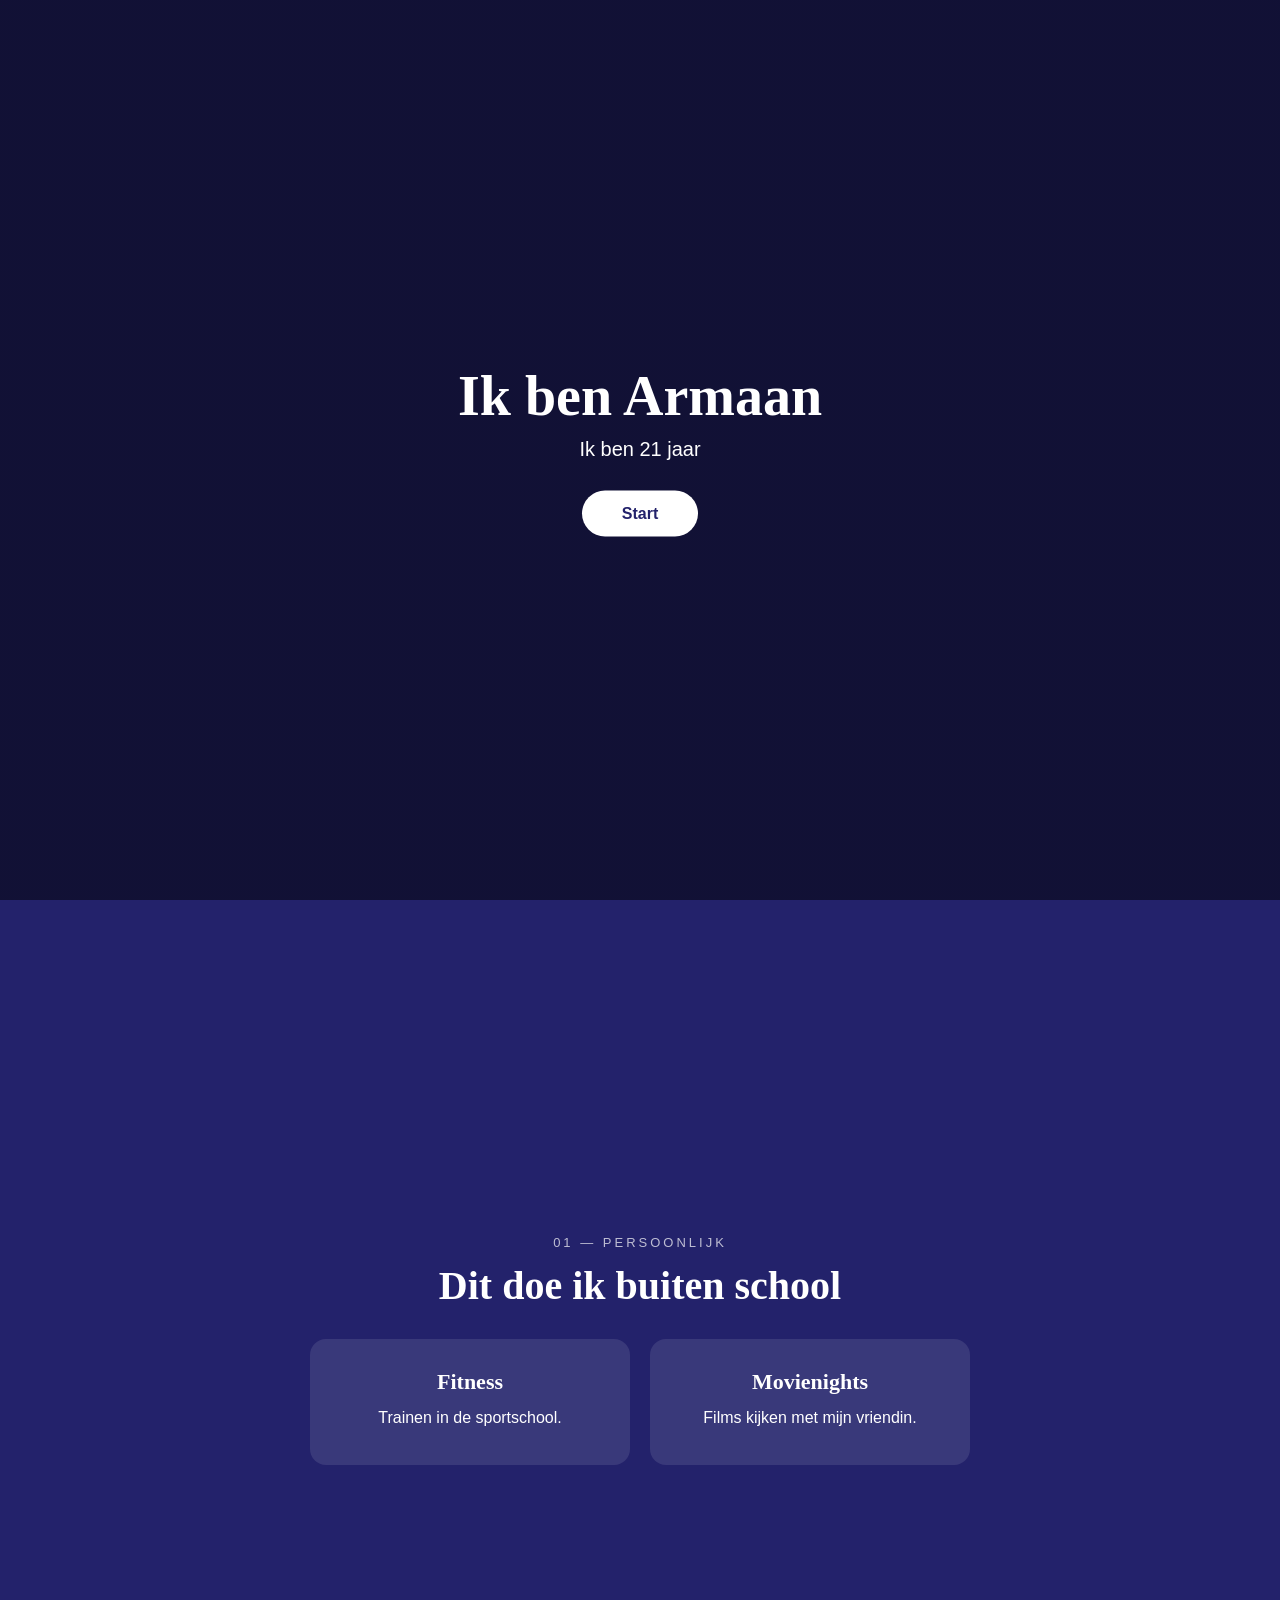
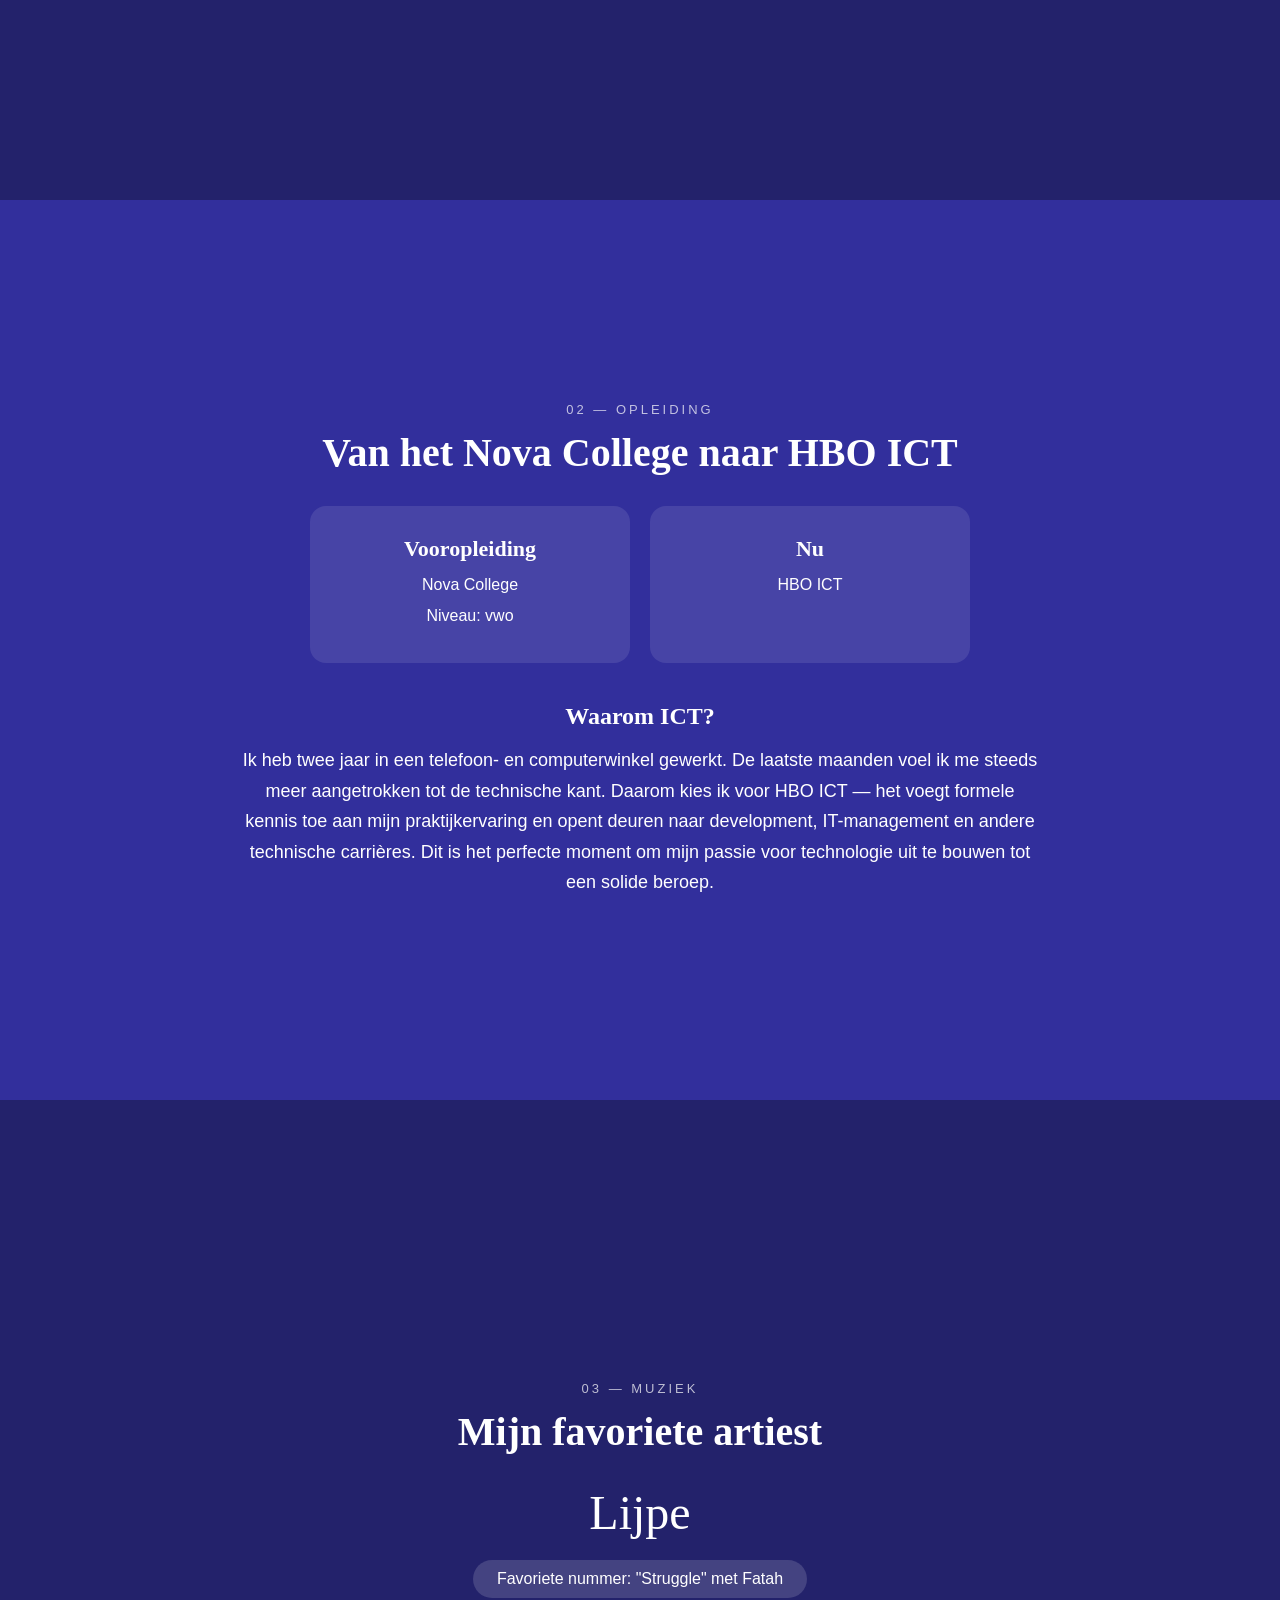
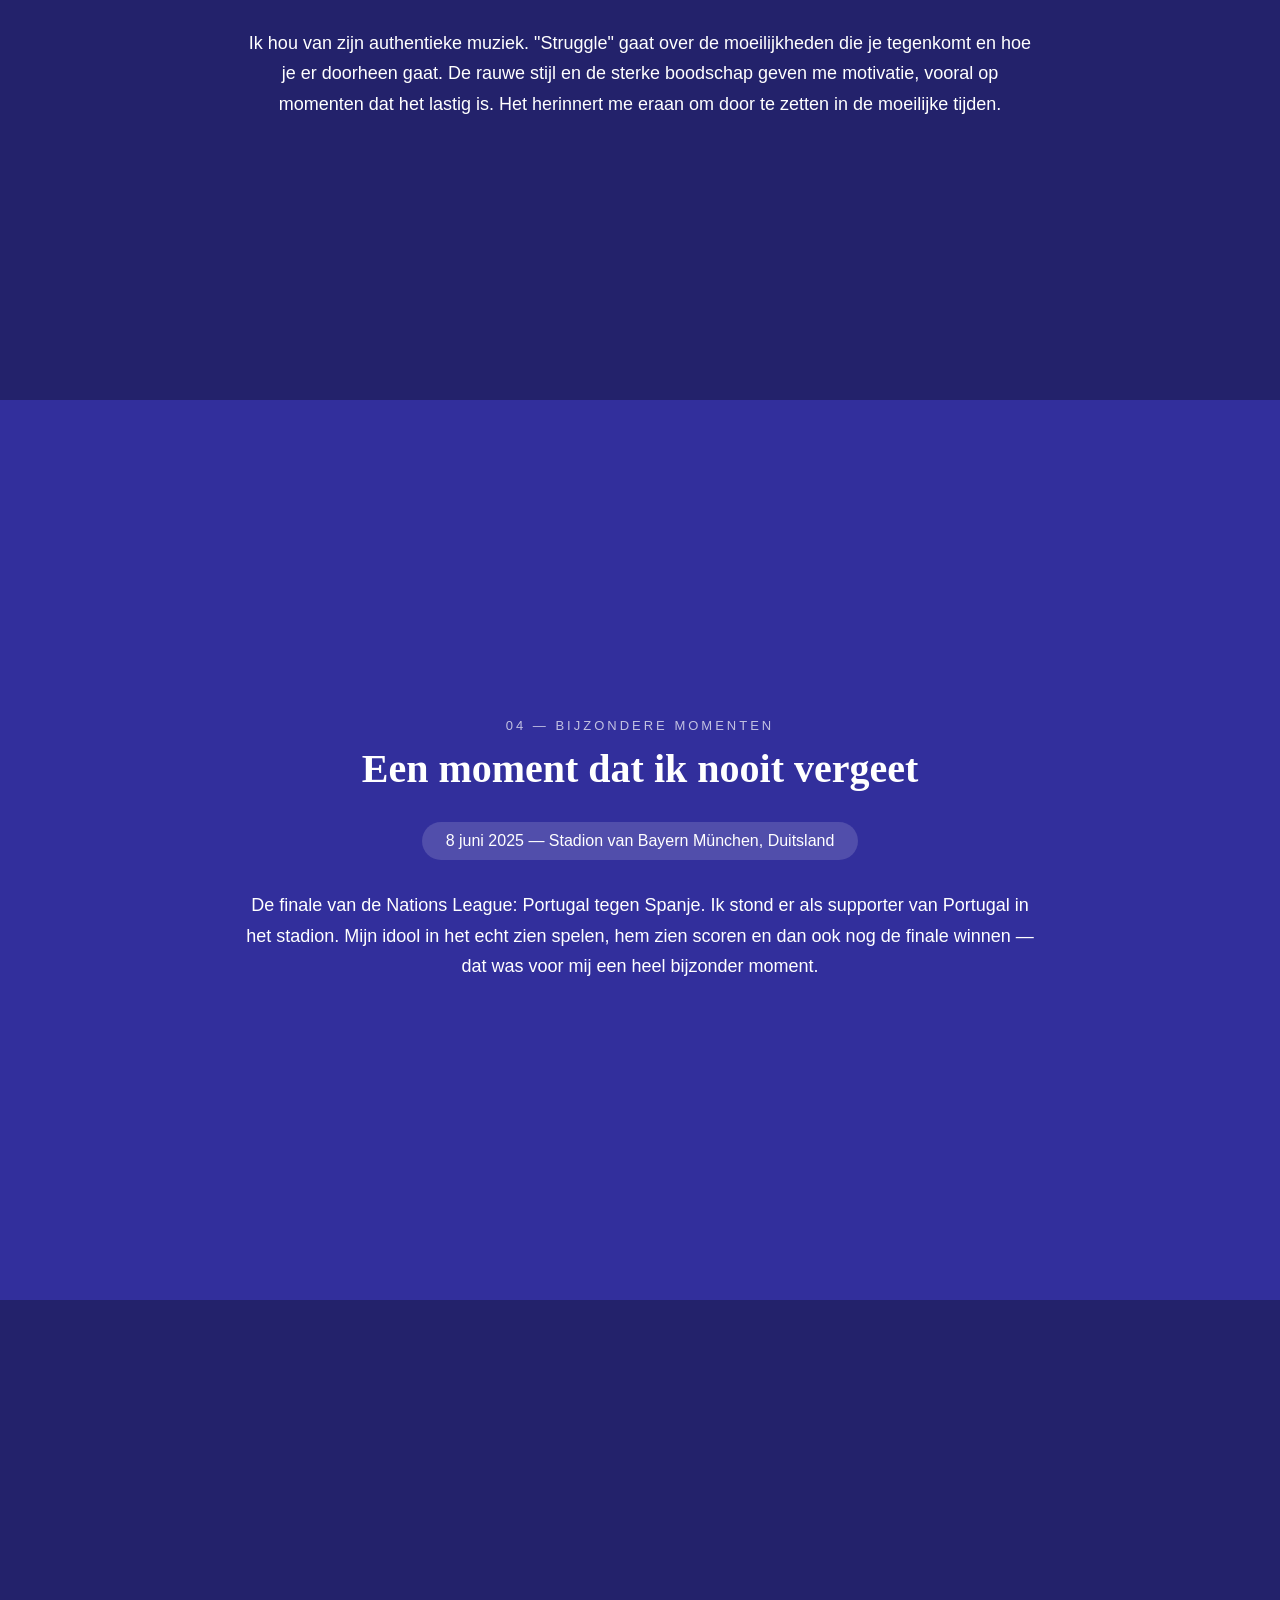
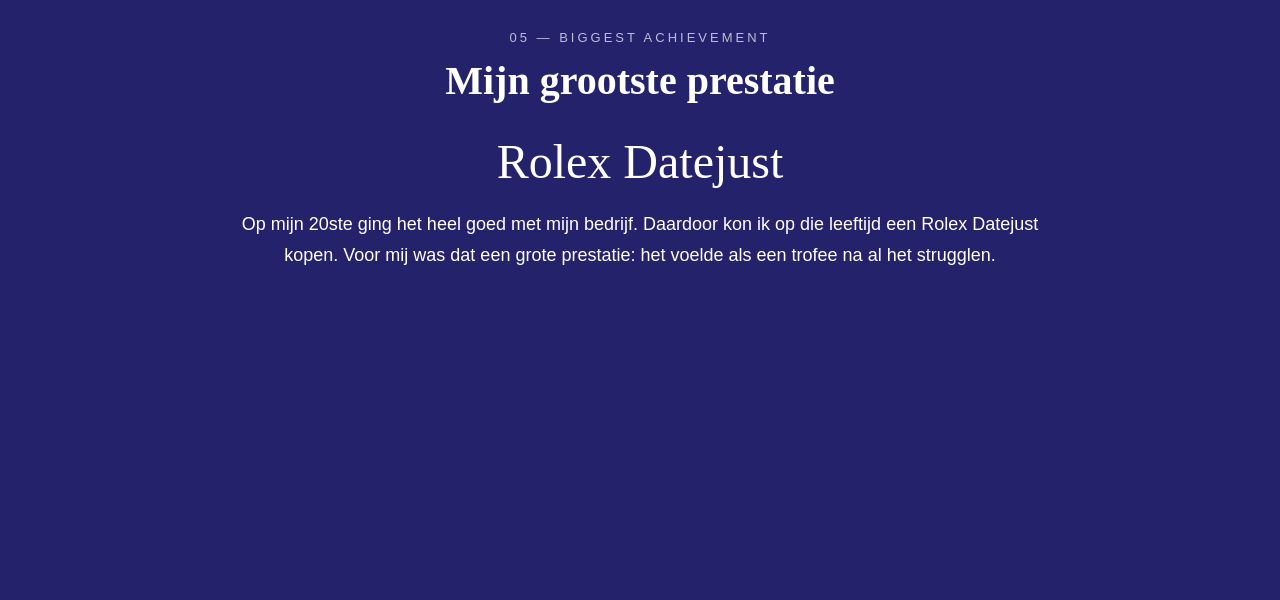
==== index.html @ efd29515 "Voeg scroll-secties toe aan Student Wrapped pagina Bouwt de eendelige scrollpagina uit volgens de sc" ====
<!DOCTYPE html>
<html lang="nl">
<head>
    <meta charset="UTF-8">
    <meta name="viewport" content="width=device-width, initial-scale=1.0">
    <title>Armaan - Student Wrapped</title>
    <link rel="stylesheet" href="style.css">
</head>
<body>

    <!-- ===== Sectie 1: naam en leeftijd (de hero) ===== -->
    <div class="hero-image">
        <div class="hero-text">
            <h1>Ik ben Armaan</h1>
            <p>Ik ben 21 jaar</p>
            <a class="start-knop" href="#persoonlijk">Start</a>
        </div>
    </div>

    <!-- ===== Sectie 2: persoonlijk / hobby's ===== -->
    <section id="persoonlijk" class="sectie sectie-donker">
        <div class="inhoud">
            <p class="label">01 &mdash; Persoonlijk</p>
            <h2>Dit doe ik buiten school</h2>

            <div class="kaarten">
                <div class="kaart">
                    <h3>Fitness</h3>
                    <p>Trainen in de sportschool.</p>
                </div>
                <div class="kaart">
                    <h3>Movienights</h3>
                    <p>Films kijken met mijn vriendin.</p>
                </div>
            </div>
        </div>
    </section>

    <!-- ===== Sectie 3: vooropleiding en waarom ICT ===== -->
    <section id="opleiding" class="sectie sectie-licht">
        <div class="inhoud">
            <p class="label">02 &mdash; Opleiding</p>
            <h2>Van het Nova College naar HBO ICT</h2>

            <div class="kaarten">
                <div class="kaart">
                    <h3>Vooropleiding</h3>
                    <p>Nova College</p>
                    <p>Niveau: vwo</p>
                </div>
                <div class="kaart">
                    <h3>Nu</h3>
                    <p>HBO ICT</p>
                </div>
            </div>

            <h3 class="tussenkop">Waarom ICT?</h3>
            <p class="tekst">
                Ik heb twee jaar in een telefoon- en computerwinkel gewerkt. De laatste maanden
                voel ik me steeds meer aangetrokken tot de technische kant. Daarom kies ik voor
                HBO ICT &mdash; het voegt formele kennis toe aan mijn praktijkervaring en opent
                deuren naar development, IT-management en andere technische carri&egrave;res.
                Dit is het perfecte moment om mijn passie voor technologie uit te bouwen tot
                een solide beroep.
            </p>
        </div>
    </section>

    <!-- ===== Sectie 4: favoriete artiest / muziek ===== -->
    <section id="muziek" class="sectie sectie-donker">
        <div class="inhoud">
            <p class="label">03 &mdash; Muziek</p>
            <h2>Mijn favoriete artiest</h2>

            <p class="groot">Lijpe</p>
            <p class="pill">Favoriete nummer: "Struggle" met Fatah</p>

            <p class="tekst">
                Ik hou van zijn authentieke muziek. "Struggle" gaat over de moeilijkheden die
                je tegenkomt en hoe je er doorheen gaat. De rauwe stijl en de sterke boodschap
                geven me motivatie, vooral op momenten dat het lastig is. Het herinnert me
                eraan om door te zetten in de moeilijke tijden.
            </p>
        </div>
    </section>

    <!-- ===== Sectie 5: bijzondere momenten ===== -->
    <section id="momenten" class="sectie sectie-licht">
        <div class="inhoud">
            <p class="label">04 &mdash; Bijzondere momenten</p>
            <h2>Een moment dat ik nooit vergeet</h2>

            <p class="pill">8 juni 2025 &mdash; Stadion van Bayern M&uuml;nchen, Duitsland</p>

            <p class="tekst">
                De finale van de Nations League: Portugal tegen Spanje. Ik stond er als
                supporter van Portugal in het stadion. Mijn idool in het echt zien spelen,
                hem zien scoren en dan ook nog de finale winnen &mdash; dat was voor mij een
                heel bijzonder moment.
            </p>
        </div>
    </section>

    <!-- ===== Sectie 6: biggest achievement ===== -->
    <section id="achievement" class="sectie sectie-donker">
        <div class="inhoud">
            <p class="label">05 &mdash; Biggest achievement</p>
            <h2>Mijn grootste prestatie</h2>

            <p class="groot">Rolex Datejust</p>

            <p class="tekst">
                Op mijn 20ste ging het heel goed met mijn bedrijf. Daardoor kon ik op die
                leeftijd een Rolex Datejust kopen. Voor mij was dat een grote prestatie: het
                voelde als een trofee na al het strugglen.
            </p>
        </div>
    </section>

</body>
</html>
---- style.css ----
/* ===== Basis ===== */

* {
  box-sizing: border-box;
}

html {
  /* Zorgt dat de Start-knop soepel naar beneden scrollt */
  scroll-behavior: smooth;
}

body, html {
  height: 100%;
}

body {
  margin: 0;
  font-family: Arial, Helvetica, sans-serif;
  color: white;
  background-color: #23226b;
}

h1, h2, h3 {
  font-family: Georgia, "Times New Roman", serif;
  margin: 0;
}


/* ===== Sectie 1: de hero ===== */

.hero-image {
  /* "linear-gradient" maakt de foto donkerder zodat de tekst leesbaar blijft */
  background-image: linear-gradient(rgba(0, 0, 0, 0.5), rgba(0, 0, 0, 0.5)), url("ChatGPT Image 10 sep 2026, 15_30_21.png");

  /* Vaste hoogte: het hele scherm */
  height: 100%;

  /* De foto netjes centreren op elk scherm */
  background-position: center;
  background-repeat: no-repeat;
  background-size: cover;
  position: relative;
}

/* De tekst in het midden van de foto */
.hero-text {
  text-align: center;
  position: absolute;
  top: 50%;
  left: 50%;
  transform: translate(-50%, -50%);
  color: white;
  width: 90%;
}

.hero-text h1 {
  font-size: 56px;
}

.hero-text p {
  font-size: 20px;
  margin: 10px 0 30px;
}

/* De Start-knop is een link, zo kan hij naar sectie 1 scrollen */
.start-knop {
  display: inline-block;
  padding: 14px 40px;
  background-color: white;
  color: #23226b;
  text-decoration: none;
  font-weight: bold;
  border-radius: 999px;
}

.start-knop:hover {
  background-color: #cfceff;
}


/* ===== De secties eronder ===== */

.sectie {
  min-height: 100vh;          /* elke sectie is minstens een heel scherm hoog */
  display: flex;              /* flexbox om de inhoud te centreren */
  align-items: center;
  justify-content: center;
  padding: 80px 20px;
  text-align: center;
}

/* Twee kleuren die elkaar afwisselen */
.sectie-donker {
  background-color: #23226b;
}

.sectie-licht {
  background-color: #322f9c;
}

.inhoud {
  max-width: 800px;
  width: 100%;
}

/* Het kleine nummertje boven de kop, bijvoorbeeld "01 - Persoonlijk" */
.label {
  text-transform: uppercase;
  letter-spacing: 3px;
  font-size: 13px;
  opacity: 0.7;
  margin: 0 0 12px;
}

.sectie h2 {
  font-size: 40px;
  margin-bottom: 30px;
}

.tussenkop {
  font-size: 24px;
  margin: 40px 0 15px;
}

.tekst {
  font-size: 18px;
  line-height: 1.7;
  margin: 0;
}

/* Grote naam, bijvoorbeeld de artiest */
.groot {
  font-family: Georgia, "Times New Roman", serif;
  font-size: 48px;
  margin: 0 0 20px;
}

/* Klein balkje met een datum of een nummer erin */
.pill {
  display: inline-block;
  background-color: rgba(255, 255, 255, 0.15);
  border-radius: 999px;
  padding: 10px 24px;
  margin: 0 0 30px;
  font-size: 16px;
}


/* ===== De kaartjes (hobby's en opleiding) ===== */

.kaarten {
  display: flex;
  flex-wrap: wrap;            /* onder elkaar op een klein scherm */
  gap: 20px;
  justify-content: center;
}

.kaart {
  background-color: rgba(255, 255, 255, 0.1);
  border-radius: 16px;
  padding: 30px;
  flex: 1 1 250px;
  max-width: 320px;
}

.kaart h3 {
  font-size: 22px;
  margin-bottom: 10px;
}

.kaart p {
  margin: 5px 0;
  line-height: 1.6;
}


/* ===== Kleine schermen (telefoon) ===== */

@media (max-width: 600px) {
  .hero-text h1 {
    font-size: 36px;
  }

  .sectie h2 {
    font-size: 28px;
  }

  .groot {
    font-size: 34px;
  }

  .tekst {
    font-size: 16px;
  }
}
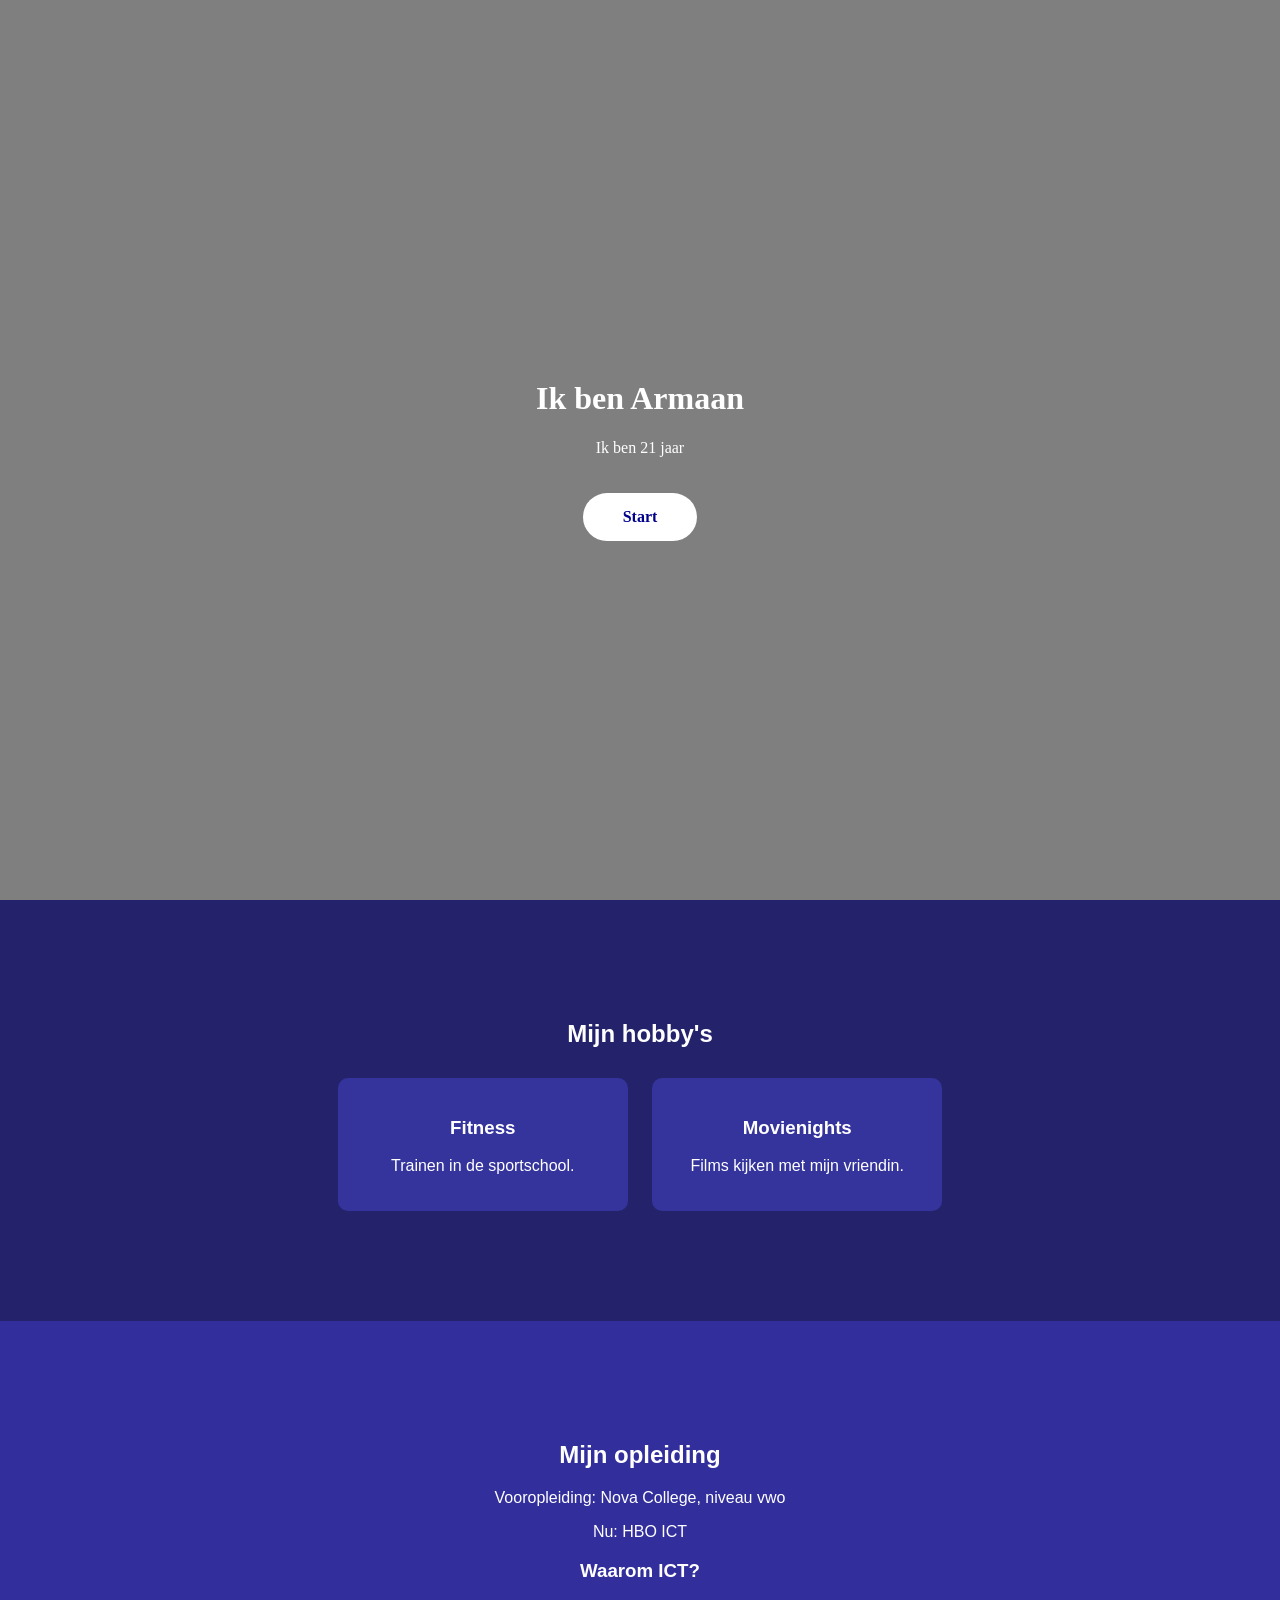
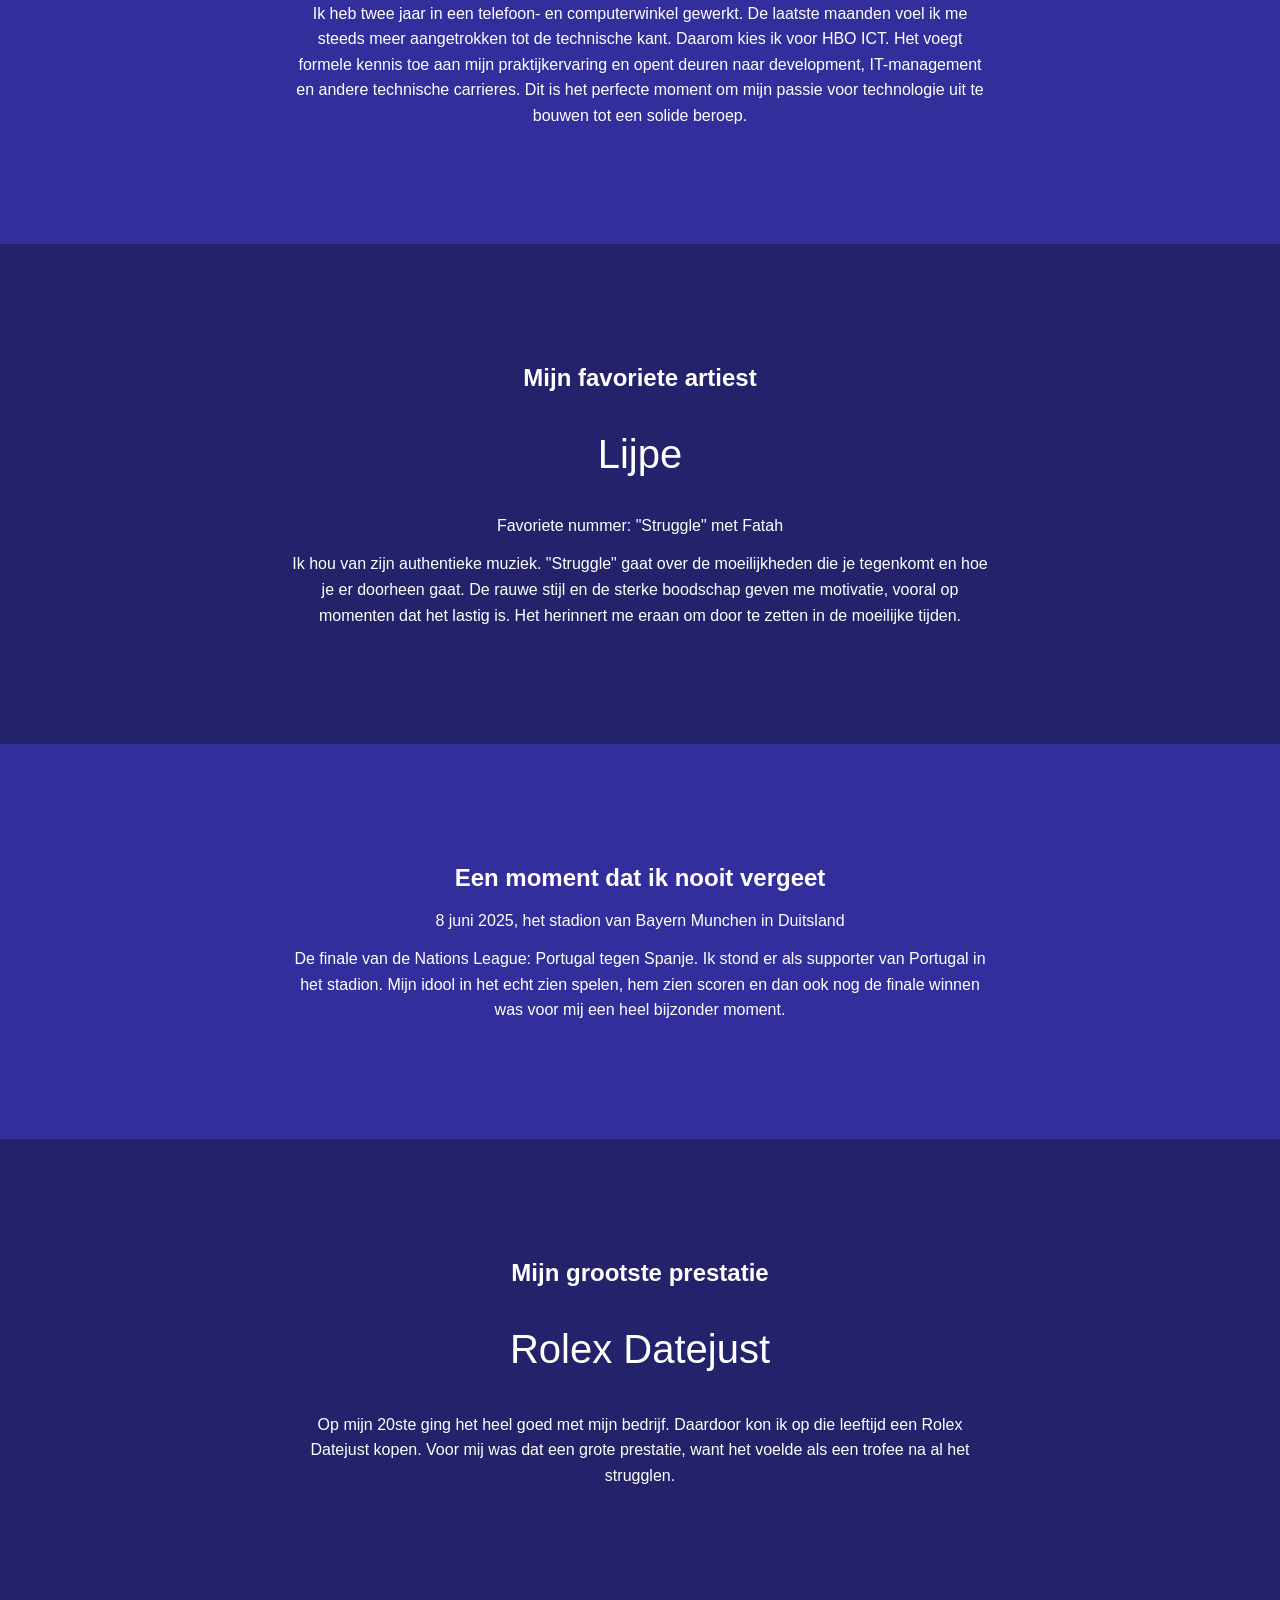
==== commit 7bde570c: "Vereenvoudig de secties naar beginnersniveau HTML en CSS De opzet is hetzelfde gebleven, maar alles " ====
--- a/index.html
+++ b/index.html
@@ -1,121 +1,92 @@
 <!DOCTYPE html>
-<html lang="nl">
+<html lang="en">
 <head>
     <meta charset="UTF-8">
     <meta name="viewport" content="width=device-width, initial-scale=1.0">
-    <title>Armaan - Student Wrapped</title>
+    <title>Document</title>
     <link rel="stylesheet" href="style.css">
 </head>
 <body>
+    <div class="hero-image">
+  <div class="hero-text">
+    <h1>Ik ben Armaan</h1>
+    <p>Ik ben 21 jaar</p>
+    <a class="start" href="#deel1">Start</a>
+  </div>
+</div>
 
-    <!-- ===== Sectie 1: naam en leeftijd (de hero) ===== -->
-    <div class="hero-image">
-        <div class="hero-text">
-            <h1>Ik ben Armaan</h1>
-            <p>Ik ben 21 jaar</p>
-            <a class="start-knop" href="#persoonlijk">Start</a>
-        </div>
-    </div>
+<!-- Deel 1: mijn hobby's -->
+<div id="deel1" class="deel blauw">
+  <h2>Mijn hobby's</h2>
 
-    <!-- ===== Sectie 2: persoonlijk / hobby's ===== -->
-    <section id="persoonlijk" class="sectie sectie-donker">
-        <div class="inhoud">
-            <p class="label">01 &mdash; Persoonlijk</p>
-            <h2>Dit doe ik buiten school</h2>
+  <div class="blokje">
+    <h3>Fitness</h3>
+    <p>Trainen in de sportschool.</p>
+  </div>
 
-            <div class="kaarten">
-                <div class="kaart">
-                    <h3>Fitness</h3>
-                    <p>Trainen in de sportschool.</p>
-                </div>
-                <div class="kaart">
-                    <h3>Movienights</h3>
-                    <p>Films kijken met mijn vriendin.</p>
-                </div>
-            </div>
-        </div>
-    </section>
+  <div class="blokje">
+    <h3>Movienights</h3>
+    <p>Films kijken met mijn vriendin.</p>
+  </div>
+</div>
 
-    <!-- ===== Sectie 3: vooropleiding en waarom ICT ===== -->
-    <section id="opleiding" class="sectie sectie-licht">
-        <div class="inhoud">
-            <p class="label">02 &mdash; Opleiding</p>
-            <h2>Van het Nova College naar HBO ICT</h2>
+<!-- Deel 2: mijn opleiding -->
+<div class="deel paars">
+  <h2>Mijn opleiding</h2>
 
-            <div class="kaarten">
-                <div class="kaart">
-                    <h3>Vooropleiding</h3>
-                    <p>Nova College</p>
-                    <p>Niveau: vwo</p>
-                </div>
-                <div class="kaart">
-                    <h3>Nu</h3>
-                    <p>HBO ICT</p>
-                </div>
-            </div>
+  <p>Vooropleiding: Nova College, niveau vwo</p>
+  <p>Nu: HBO ICT</p>
 
-            <h3 class="tussenkop">Waarom ICT?</h3>
-            <p class="tekst">
-                Ik heb twee jaar in een telefoon- en computerwinkel gewerkt. De laatste maanden
-                voel ik me steeds meer aangetrokken tot de technische kant. Daarom kies ik voor
-                HBO ICT &mdash; het voegt formele kennis toe aan mijn praktijkervaring en opent
-                deuren naar development, IT-management en andere technische carri&egrave;res.
-                Dit is het perfecte moment om mijn passie voor technologie uit te bouwen tot
-                een solide beroep.
-            </p>
-        </div>
-    </section>
+  <h3>Waarom ICT?</h3>
+  <p class="tekst">
+    Ik heb twee jaar in een telefoon- en computerwinkel gewerkt. De laatste maanden
+    voel ik me steeds meer aangetrokken tot de technische kant. Daarom kies ik voor
+    HBO ICT. Het voegt formele kennis toe aan mijn praktijkervaring en opent deuren
+    naar development, IT-management en andere technische carrieres. Dit is het
+    perfecte moment om mijn passie voor technologie uit te bouwen tot een solide beroep.
+  </p>
+</div>
 
-    <!-- ===== Sectie 4: favoriete artiest / muziek ===== -->
-    <section id="muziek" class="sectie sectie-donker">
-        <div class="inhoud">
-            <p class="label">03 &mdash; Muziek</p>
-            <h2>Mijn favoriete artiest</h2>
+<!-- Deel 3: mijn favoriete artiest -->
+<div class="deel blauw">
+  <h2>Mijn favoriete artiest</h2>
 
-            <p class="groot">Lijpe</p>
-            <p class="pill">Favoriete nummer: "Struggle" met Fatah</p>
+  <p class="groot">Lijpe</p>
+  <p>Favoriete nummer: "Struggle" met Fatah</p>
 
-            <p class="tekst">
-                Ik hou van zijn authentieke muziek. "Struggle" gaat over de moeilijkheden die
-                je tegenkomt en hoe je er doorheen gaat. De rauwe stijl en de sterke boodschap
-                geven me motivatie, vooral op momenten dat het lastig is. Het herinnert me
-                eraan om door te zetten in de moeilijke tijden.
-            </p>
-        </div>
-    </section>
+  <p class="tekst">
+    Ik hou van zijn authentieke muziek. "Struggle" gaat over de moeilijkheden die je
+    tegenkomt en hoe je er doorheen gaat. De rauwe stijl en de sterke boodschap geven
+    me motivatie, vooral op momenten dat het lastig is. Het herinnert me eraan om door
+    te zetten in de moeilijke tijden.
+  </p>
+</div>
 
-    <!-- ===== Sectie 5: bijzondere momenten ===== -->
-    <section id="momenten" class="sectie sectie-licht">
-        <div class="inhoud">
-            <p class="label">04 &mdash; Bijzondere momenten</p>
-            <h2>Een moment dat ik nooit vergeet</h2>
+<!-- Deel 4: een bijzonder moment -->
+<div class="deel paars">
+  <h2>Een moment dat ik nooit vergeet</h2>
 
-            <p class="pill">8 juni 2025 &mdash; Stadion van Bayern M&uuml;nchen, Duitsland</p>
+  <p>8 juni 2025, het stadion van Bayern Munchen in Duitsland</p>
 
-            <p class="tekst">
-                De finale van de Nations League: Portugal tegen Spanje. Ik stond er als
-                supporter van Portugal in het stadion. Mijn idool in het echt zien spelen,
-                hem zien scoren en dan ook nog de finale winnen &mdash; dat was voor mij een
-                heel bijzonder moment.
-            </p>
-        </div>
-    </section>
+  <p class="tekst">
+    De finale van de Nations League: Portugal tegen Spanje. Ik stond er als supporter
+    van Portugal in het stadion. Mijn idool in het echt zien spelen, hem zien scoren
+    en dan ook nog de finale winnen was voor mij een heel bijzonder moment.
+  </p>
+</div>
 
-    <!-- ===== Sectie 6: biggest achievement ===== -->
-    <section id="achievement" class="sectie sectie-donker">
-        <div class="inhoud">
-            <p class="label">05 &mdash; Biggest achievement</p>
-            <h2>Mijn grootste prestatie</h2>
+<!-- Deel 5: mijn grootste prestatie -->
+<div class="deel blauw">
+  <h2>Mijn grootste prestatie</h2>
 
-            <p class="groot">Rolex Datejust</p>
+  <p class="groot">Rolex Datejust</p>
 
-            <p class="tekst">
-                Op mijn 20ste ging het heel goed met mijn bedrijf. Daardoor kon ik op die
-                leeftijd een Rolex Datejust kopen. Voor mij was dat een grote prestatie: het
-                voelde als een trofee na al het strugglen.
-            </p>
-        </div>
-    </section>
+  <p class="tekst">
+    Op mijn 20ste ging het heel goed met mijn bedrijf. Daardoor kon ik op die leeftijd
+    een Rolex Datejust kopen. Voor mij was dat een grote prestatie, want het voelde als
+    een trofee na al het strugglen.
+  </p>
+</div>
 
 </body>
 </html>
--- a/style.css
+++ b/style.css
@@ -1,48 +1,23 @@
-/* ===== Basis ===== */
-
-* {
-  box-sizing: border-box;
+body, html {
+    height: 100%;
 }
 
-html {
-  /* Zorgt dat de Start-knop soepel naar beneden scrollt */
-  scroll-behavior: smooth;
-}
-
-body, html {
-  height: 100%;
-}
-
-body {
-  margin: 0;
-  font-family: Arial, Helvetica, sans-serif;
-  color: white;
-  background-color: #23226b;
-}
-
-h1, h2, h3 {
-  font-family: Georgia, "Times New Roman", serif;
-  margin: 0;
-}
-
-
-/* ===== Sectie 1: de hero ===== */
-
+/* The hero image */
 .hero-image {
-  /* "linear-gradient" maakt de foto donkerder zodat de tekst leesbaar blijft */
+  /* Use "linear-gradient" to add a darken background effect to the image (photographer.jpg). This will make the text easier to read */
   background-image: linear-gradient(rgba(0, 0, 0, 0.5), rgba(0, 0, 0, 0.5)), url("ChatGPT Image 10 sep 2026, 15_30_21.png");
 
-  /* Vaste hoogte: het hele scherm */
+  /* Set a specific height */
   height: 100%;
 
-  /* De foto netjes centreren op elk scherm */
+  /* Position and center the image to scale nicely on all screens */
   background-position: center;
   background-repeat: no-repeat;
   background-size: cover;
   position: relative;
 }
 
-/* De tekst in het midden van de foto */
+/* Place text in the middle of the image */
 .hero-text {
   text-align: center;
   position: absolute;
@@ -50,146 +25,69 @@
   left: 50%;
   transform: translate(-50%, -50%);
   color: white;
-  width: 90%;
-}
-
-.hero-text h1 {
-  font-size: 56px;
-}
-
-.hero-text p {
-  font-size: 20px;
-  margin: 10px 0 30px;
-}
-
-/* De Start-knop is een link, zo kan hij naar sectie 1 scrollen */
-.start-knop {
-  display: inline-block;
-  padding: 14px 40px;
-  background-color: white;
-  color: #23226b;
-  text-decoration: none;
-  font-weight: bold;
-  border-radius: 999px;
-}
-
-.start-knop:hover {
-  background-color: #cfceff;
 }
 
 
-/* ===== De secties eronder ===== */
+/* ----- Hieronder de opmaak van de delen eronder ----- */
 
-.sectie {
-  min-height: 100vh;          /* elke sectie is minstens een heel scherm hoog */
-  display: flex;              /* flexbox om de inhoud te centreren */
-  align-items: center;
-  justify-content: center;
-  padding: 80px 20px;
-  text-align: center;
+/* De witte rand om de pagina weghalen */
+body {
+  margin: 0;
 }
 
-/* Twee kleuren die elkaar afwisselen */
-.sectie-donker {
+/* De pagina rustig laten scrollen */
+html {
+  scroll-behavior: smooth;
+}
+
+/* De Start knop */
+.start {
+  display: inline-block;
+  margin-top: 20px;
+  background-color: white;
+  color: darkblue;
+  padding: 15px 40px;
+  border-radius: 25px;
+  text-decoration: none;
+  font-weight: bold;
+}
+
+/* Elk deel van de pagina */
+.deel {
+  padding: 100px 20px;
+  text-align: center;
+  color: white;
+  font-family: Arial;
+}
+
+/* De twee kleuren die elkaar afwisselen */
+.blauw {
   background-color: #23226b;
 }
 
-.sectie-licht {
+.paars {
   background-color: #322f9c;
 }
 
-.inhoud {
-  max-width: 800px;
-  width: 100%;
+/* De blokjes bij mijn hobby's */
+.blokje {
+  display: inline-block;
+  width: 250px;
+  background-color: #35349c;
+  padding: 20px;
+  margin: 10px;
+  border-radius: 10px;
 }
 
-/* Het kleine nummertje boven de kop, bijvoorbeeld "01 - Persoonlijk" */
-.label {
-  text-transform: uppercase;
-  letter-spacing: 3px;
-  font-size: 13px;
-  opacity: 0.7;
-  margin: 0 0 12px;
-}
-
-.sectie h2 {
-  font-size: 40px;
-  margin-bottom: 30px;
-}
-
-.tussenkop {
-  font-size: 24px;
-  margin: 40px 0 15px;
-}
-
+/* De lange stukken tekst niet te breed maken */
 .tekst {
-  font-size: 18px;
-  line-height: 1.7;
-  margin: 0;
-}
-
-/* Grote naam, bijvoorbeeld de artiest */
-.groot {
-  font-family: Georgia, "Times New Roman", serif;
-  font-size: 48px;
-  margin: 0 0 20px;
-}
-
-/* Klein balkje met een datum of een nummer erin */
-.pill {
-  display: inline-block;
-  background-color: rgba(255, 255, 255, 0.15);
-  border-radius: 999px;
-  padding: 10px 24px;
-  margin: 0 0 30px;
-  font-size: 16px;
-}
-
-
-/* ===== De kaartjes (hobby's en opleiding) ===== */
-
-.kaarten {
-  display: flex;
-  flex-wrap: wrap;            /* onder elkaar op een klein scherm */
-  gap: 20px;
-  justify-content: center;
-}
-
-.kaart {
-  background-color: rgba(255, 255, 255, 0.1);
-  border-radius: 16px;
-  padding: 30px;
-  flex: 1 1 250px;
-  max-width: 320px;
-}
-
-.kaart h3 {
-  font-size: 22px;
-  margin-bottom: 10px;
-}
-
-.kaart p {
-  margin: 5px 0;
+  max-width: 700px;
+  margin-left: auto;
+  margin-right: auto;
   line-height: 1.6;
 }
 
-
-/* ===== Kleine schermen (telefoon) ===== */
-
-@media (max-width: 600px) {
-  .hero-text h1 {
-    font-size: 36px;
-  }
-
-  .sectie h2 {
-    font-size: 28px;
-  }
-
-  .groot {
-    font-size: 34px;
-  }
-
-  .tekst {
-    font-size: 16px;
-  }
+/* Een grote naam, zoals van de artiest */
+.groot {
+  font-size: 40px;
 }
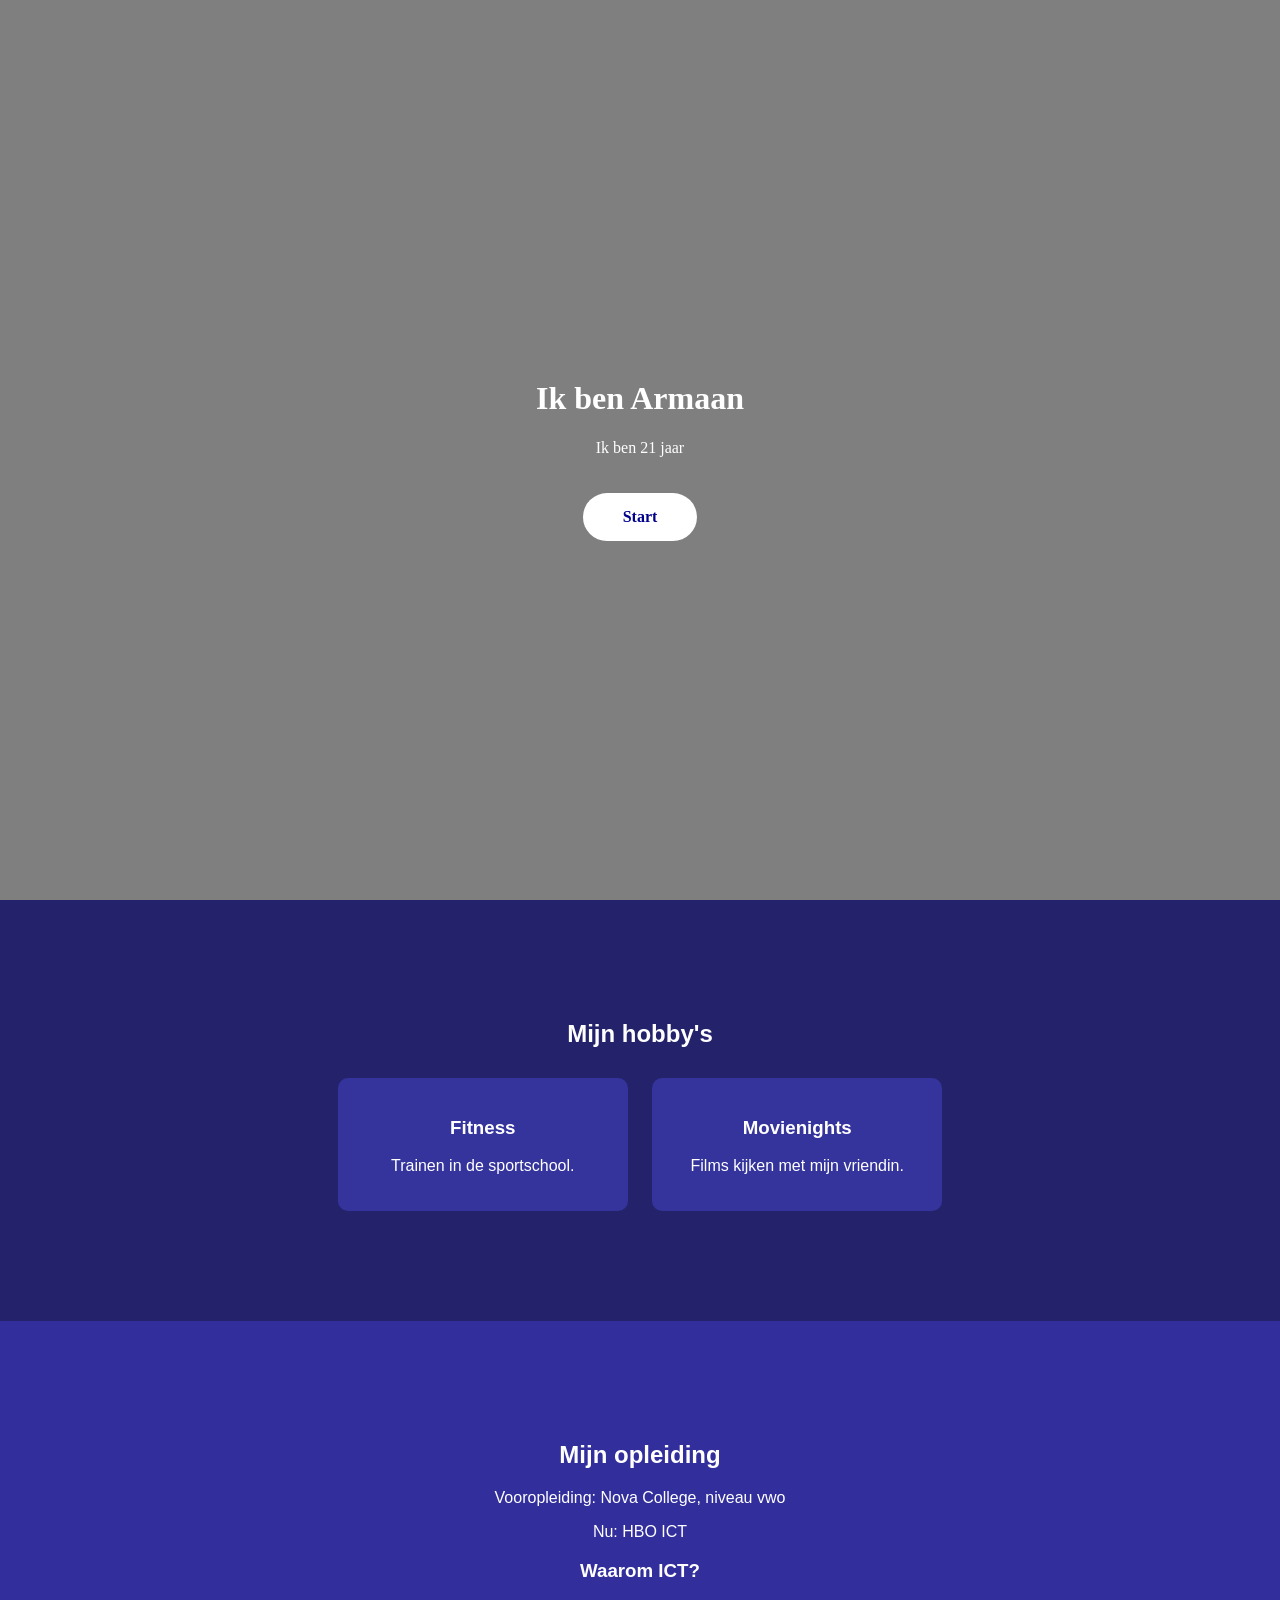
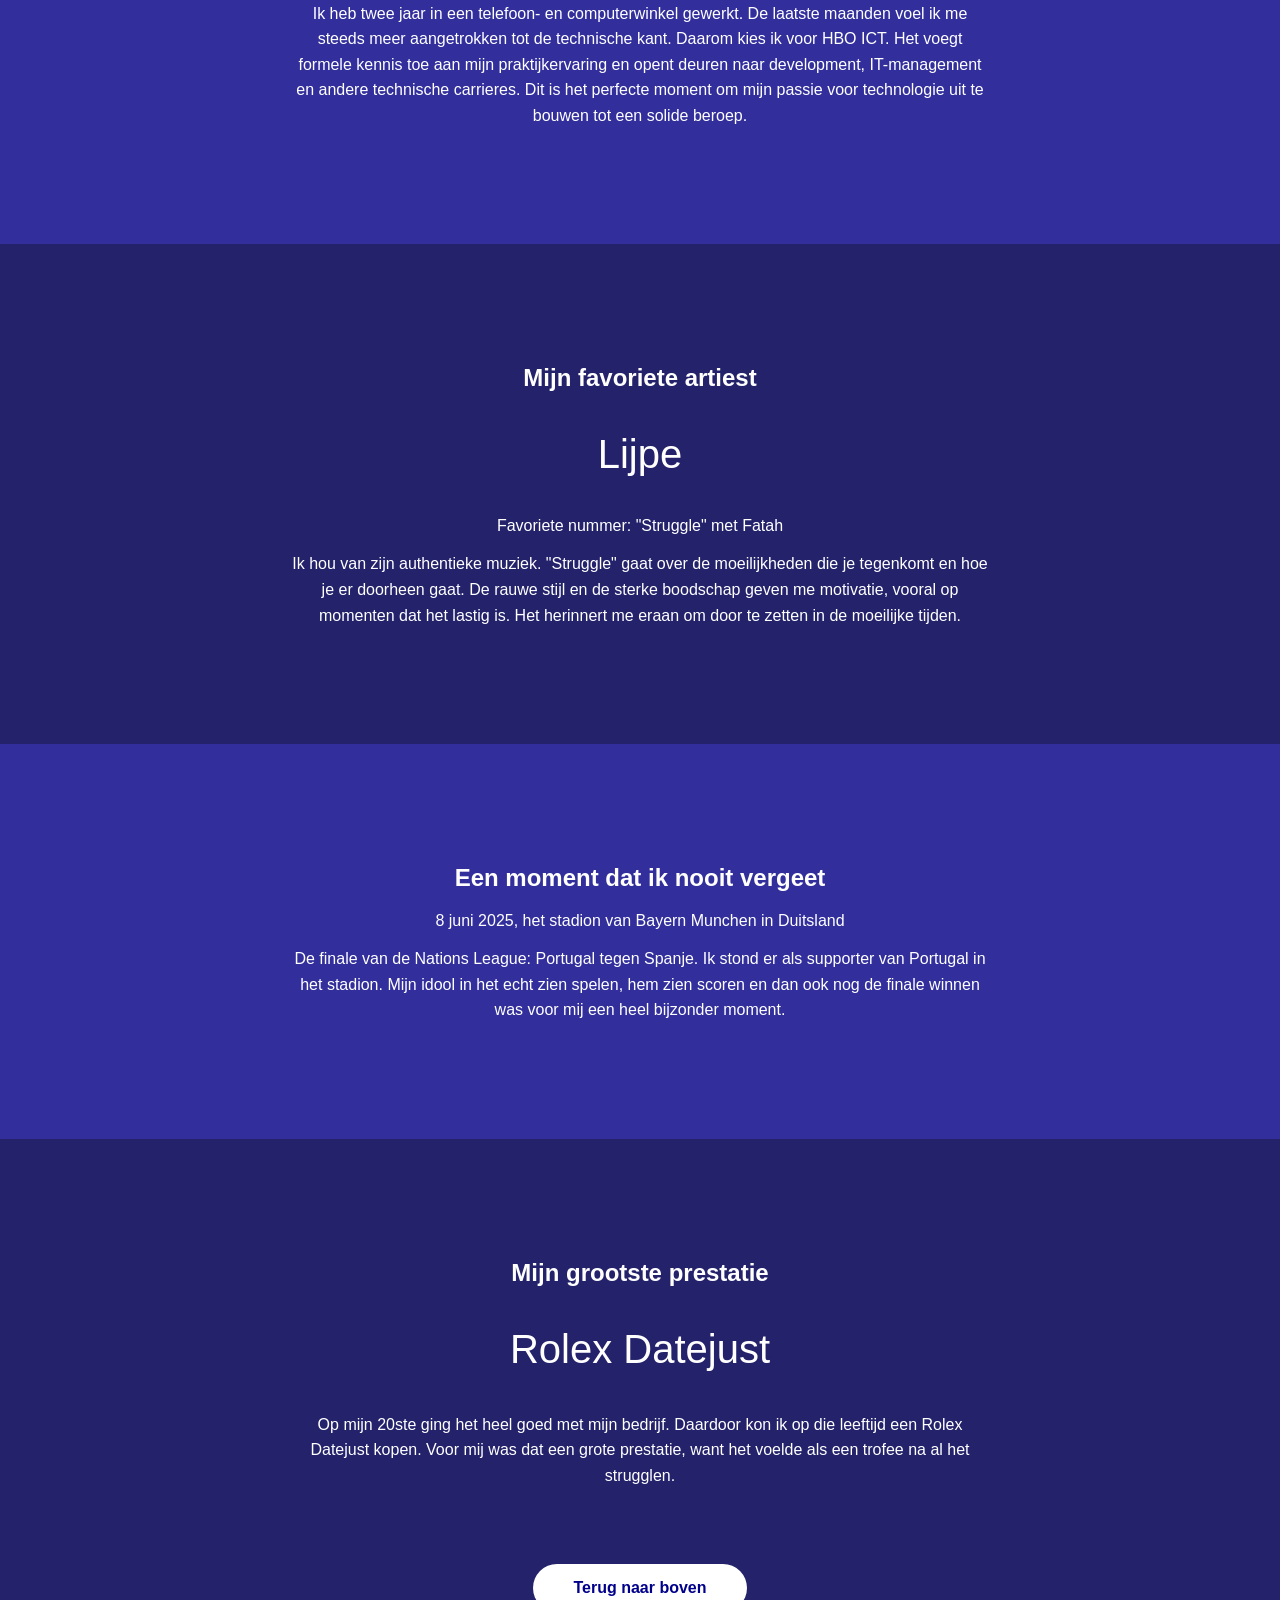
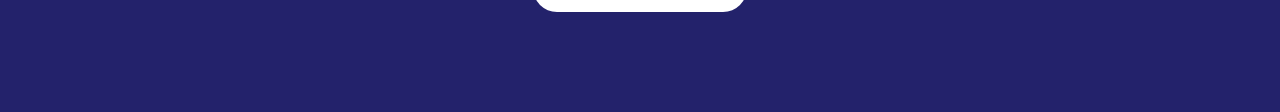
==== commit 99bbccae: "Voeg een knop onderaan toe om terug naar boven te scrollen Onder het laatste deel staat nu een knop " ====
--- a/index.html
+++ b/index.html
@@ -7,12 +7,23 @@
     <link rel="stylesheet" href="style.css">
 </head>
 <body>
-    <div class="hero-image">
+    <div id="top" class="hero-image">
   <div class="hero-text">
     <h1>Ik ben Armaan</h1>
     <p>Ik ben 21 jaar</p>
-    <a class="start" href="#deel1">Start</a>
+    <a class="start" href="#menu">Start</a>
   </div>
+</div>
+
+<!-- Het menu dat verschijnt als je op Start klikt -->
+<div id="menu" class="menu">
+  <h2>Menu</h2>
+  <a href="#deel1">Mijn hobby's</a>
+  <a href="#deel2">Mijn opleiding</a>
+  <a href="#deel3">Mijn favoriete artiest</a>
+  <a href="#deel4">Een moment dat ik nooit vergeet</a>
+  <a href="#deel5">Mijn grootste prestatie</a>
+  <a class="sluiten" href="#">Sluiten</a>
 </div>
 
 <!-- Deel 1: mijn hobby's -->
@@ -31,7 +42,7 @@
 </div>
 
 <!-- Deel 2: mijn opleiding -->
-<div class="deel paars">
+<div id="deel2" class="deel paars">
   <h2>Mijn opleiding</h2>
 
   <p>Vooropleiding: Nova College, niveau vwo</p>
@@ -48,7 +59,7 @@
 </div>
 
 <!-- Deel 3: mijn favoriete artiest -->
-<div class="deel blauw">
+<div id="deel3" class="deel blauw">
   <h2>Mijn favoriete artiest</h2>
 
   <p class="groot">Lijpe</p>
@@ -63,7 +74,7 @@
 </div>
 
 <!-- Deel 4: een bijzonder moment -->
-<div class="deel paars">
+<div id="deel4" class="deel paars">
   <h2>Een moment dat ik nooit vergeet</h2>
 
   <p>8 juni 2025, het stadion van Bayern Munchen in Duitsland</p>
@@ -76,7 +87,7 @@
 </div>
 
 <!-- Deel 5: mijn grootste prestatie -->
-<div class="deel blauw">
+<div id="deel5" class="deel blauw">
   <h2>Mijn grootste prestatie</h2>
 
   <p class="groot">Rolex Datejust</p>
@@ -86,6 +97,8 @@
     een Rolex Datejust kopen. Voor mij was dat een grote prestatie, want het voelde als
     een trofee na al het strugglen.
   </p>
+
+  <a class="omhoog" href="#top">Terug naar boven</a>
 </div>
 
 </body>
--- a/style.css
+++ b/style.css
@@ -91,3 +91,108 @@
 .groot {
   font-size: 40px;
 }
+
+
+/* ----- De animaties ----- */
+
+/* Animatie 1: de tekst op de foto komt langzaam tevoorschijn */
+@keyframes tevoorschijn {
+  from {
+    opacity: 0;
+  }
+  to {
+    opacity: 1;
+  }
+}
+
+.hero-text {
+  animation: tevoorschijn 2s;
+}
+
+/* Animatie 2 en 3 gaan langzaam in plaats van meteen */
+.start, .blokje {
+  transition: 0.3s;
+}
+
+/* Animatie 2: de Start knop wordt groter als je erover gaat */
+.start:hover {
+  background-color: #cfceff;
+  transform: scale(1.1);
+}
+
+/* Animatie 3: een blokje gaat omhoog als je erover gaat */
+.blokje:hover {
+  background-color: #4b4ac0;
+  transform: translateY(-10px);
+}
+
+
+/* ----- Het menu ----- */
+
+/* Het menu is normaal niet te zien */
+.menu {
+  display: none;
+}
+
+/* Klik je op Start, dan staat #menu in de adresbalk en verschijnt het menu */
+.menu:target {
+  display: block;
+  position: fixed;
+  top: 0;
+  left: 0;
+  width: 100%;
+  height: 100%;
+  background-color: #23226b;
+  text-align: center;
+  padding-top: 120px;
+}
+
+.menu h2 {
+  color: white;
+  font-family: Arial;
+  font-size: 30px;
+  margin-bottom: 50px;
+}
+
+/* De keuzes in het menu */
+.menu a {
+  display: block;
+  margin-top: 25px;
+  color: white;
+  font-family: Arial;
+  font-size: 22px;
+  text-decoration: none;
+  transition: 0.3s;
+}
+
+.menu a:hover {
+  color: #cfceff;
+}
+
+/* De sluitknop iets kleiner en grijzer */
+.menu .sluiten {
+  margin-top: 60px;
+  font-size: 16px;
+  color: #b0b0d0;
+}
+
+
+/* ----- De knop onderaan ----- */
+
+/* Brengt je terug naar de bovenkant van de pagina */
+.omhoog {
+  display: inline-block;
+  margin-top: 60px;
+  background-color: white;
+  color: darkblue;
+  padding: 15px 40px;
+  border-radius: 25px;
+  text-decoration: none;
+  font-weight: bold;
+  transition: 0.3s;
+}
+
+.omhoog:hover {
+  background-color: #cfceff;
+  transform: translateY(-5px);
+}
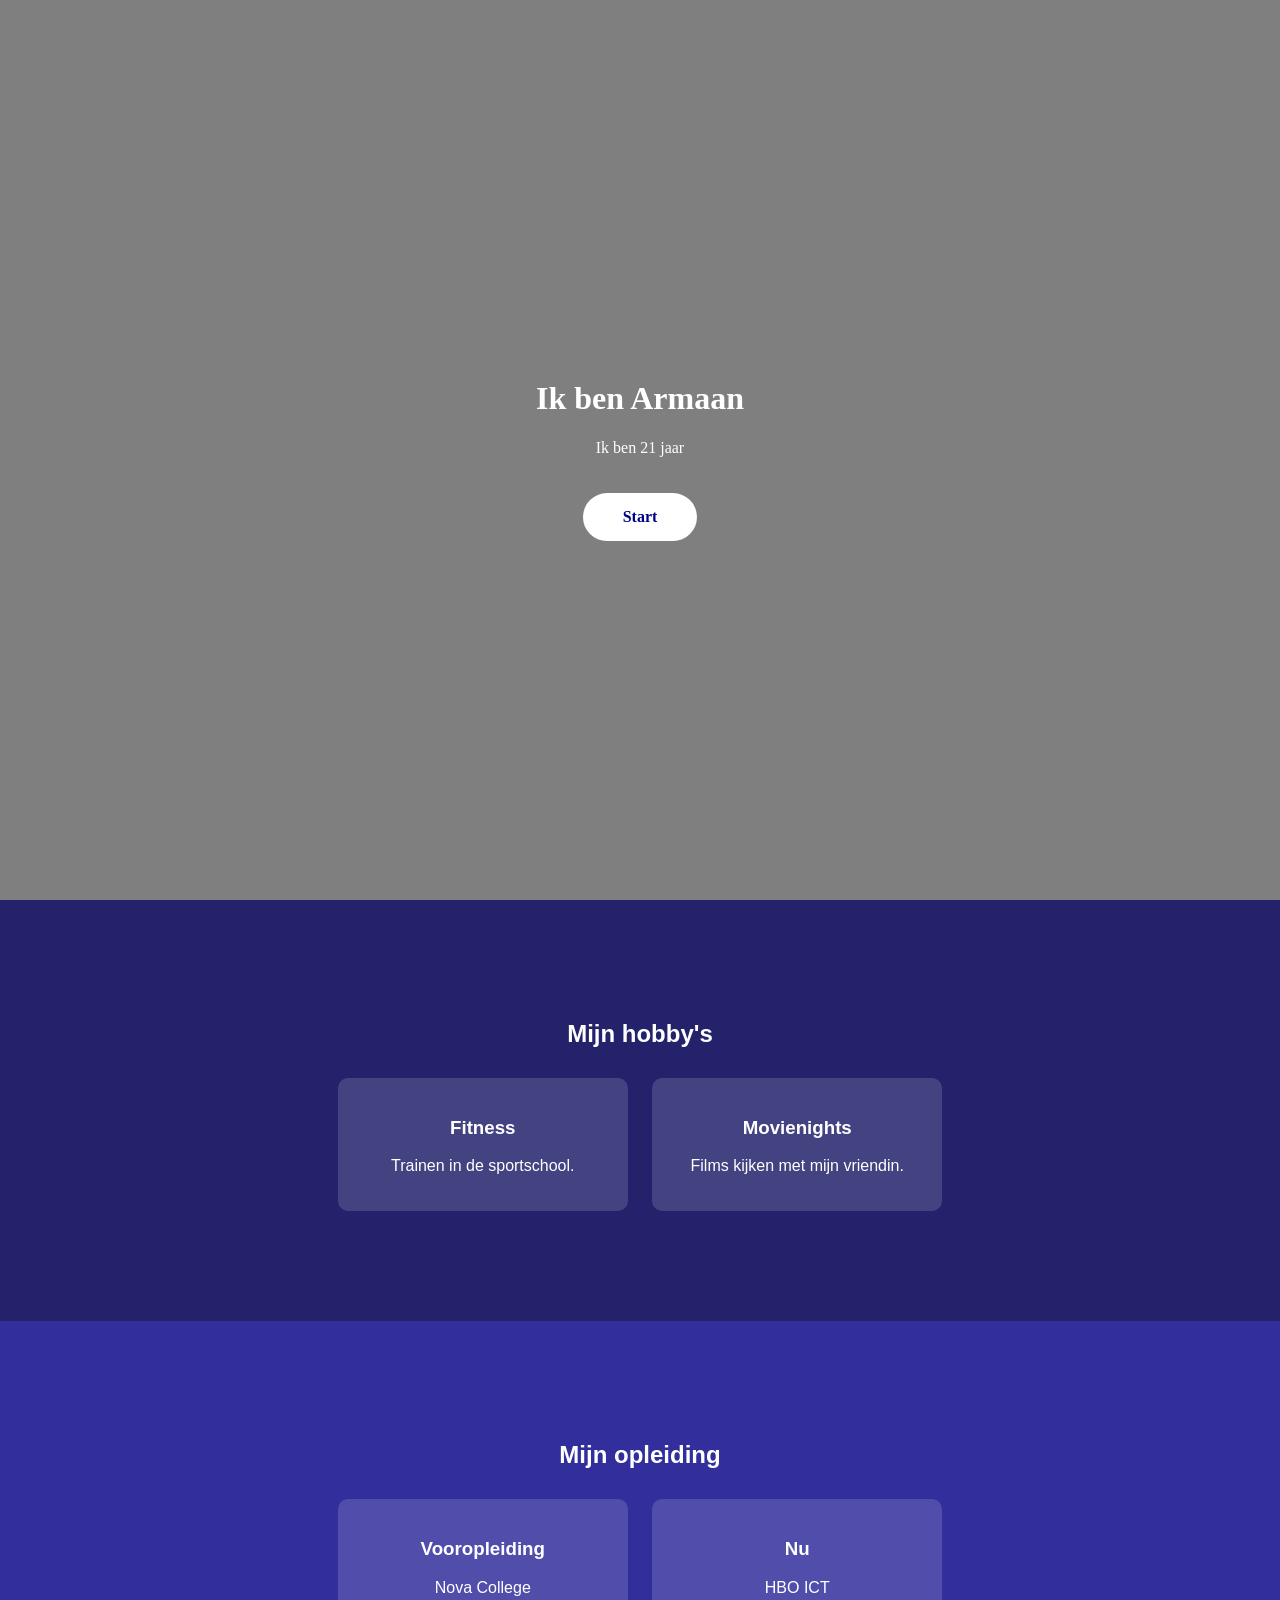
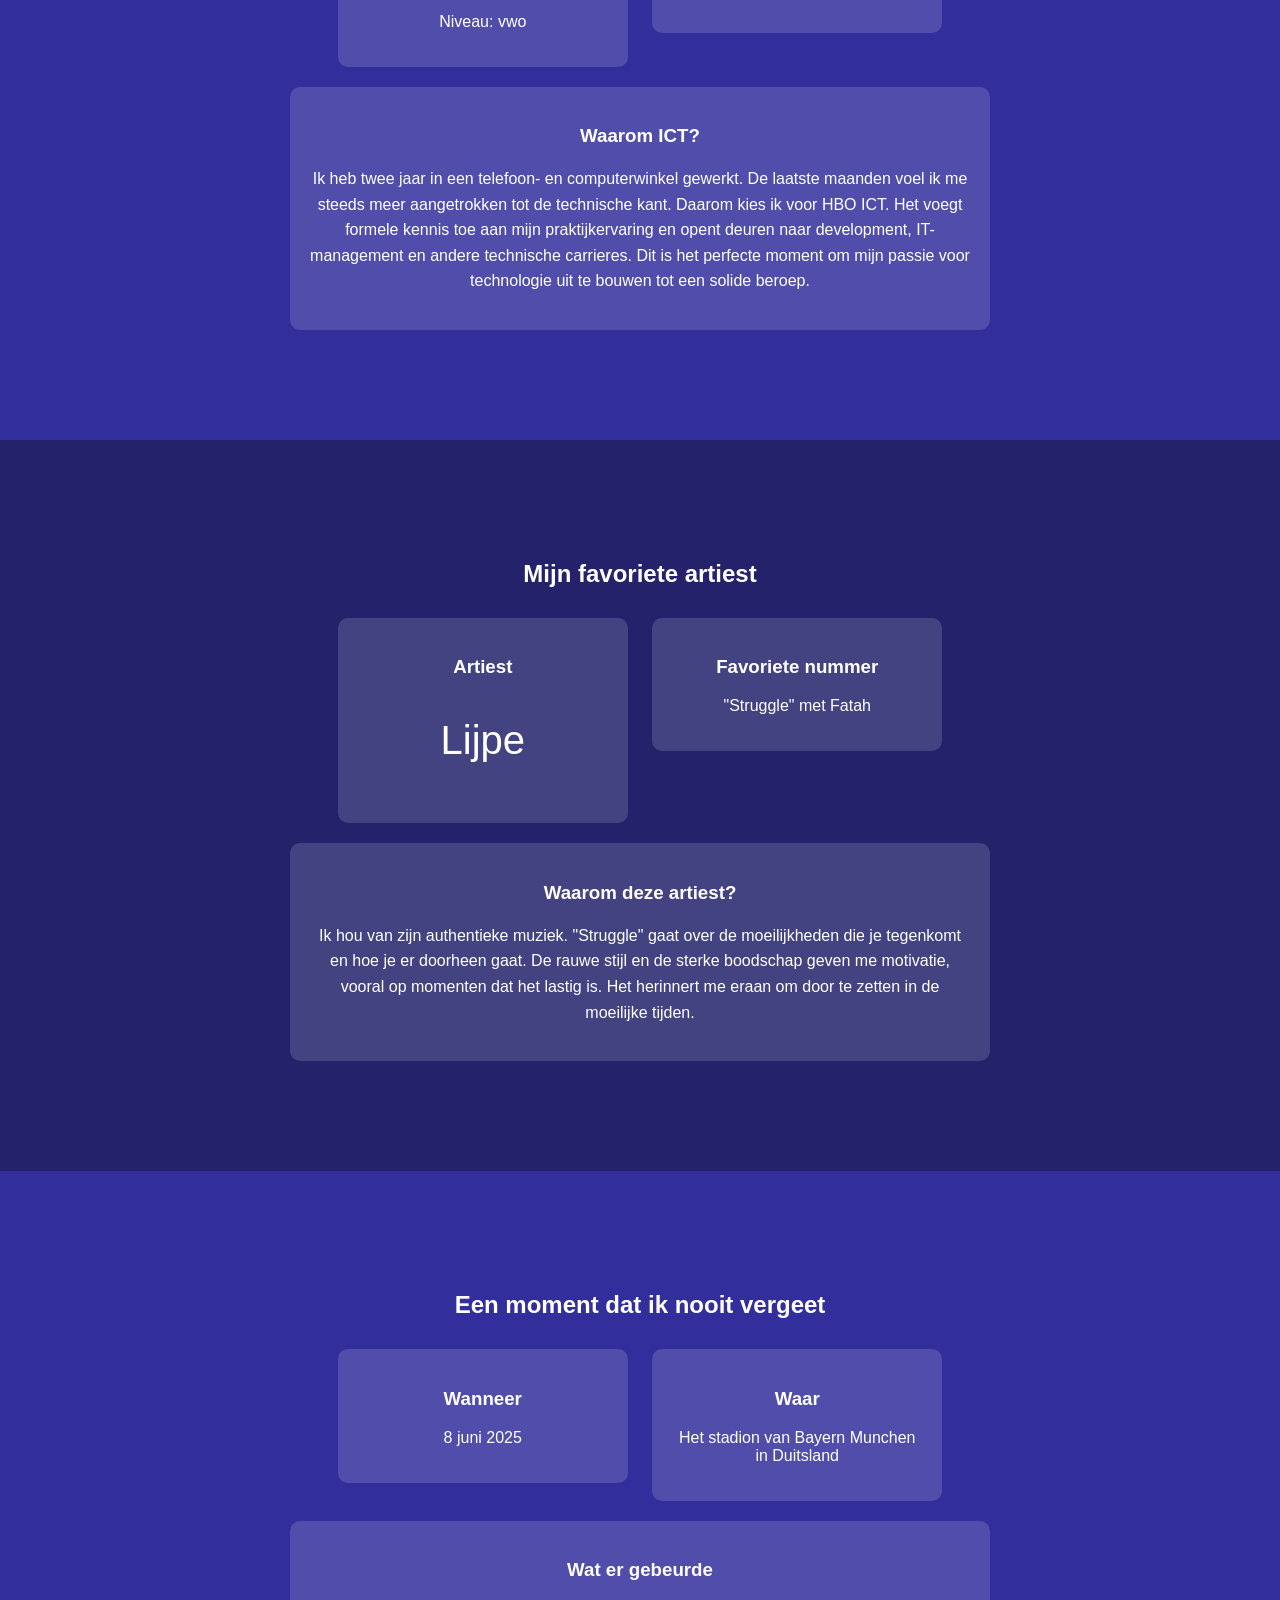
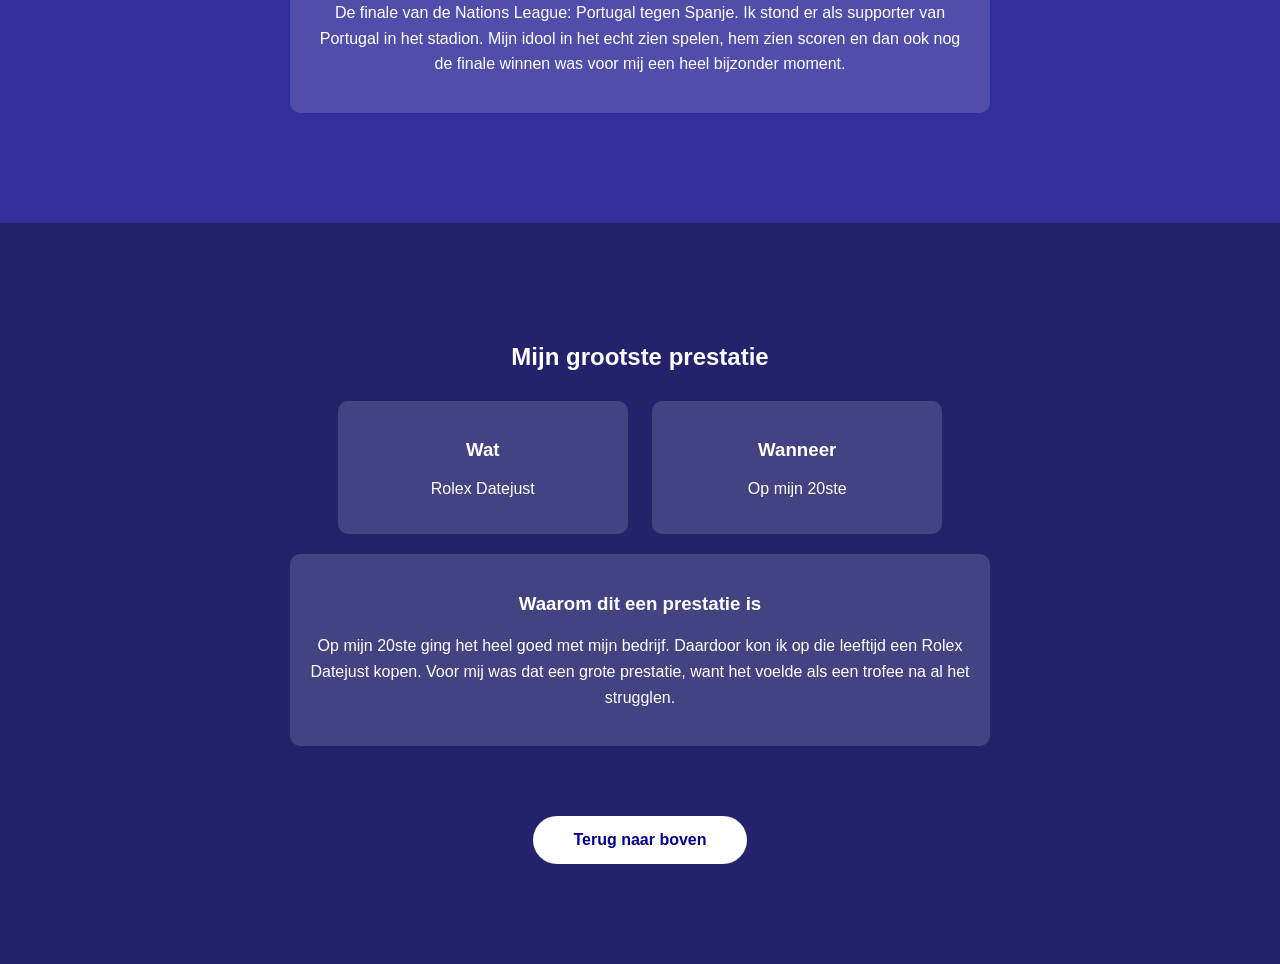
==== commit 0b195234: "Gebruik de blokjes in alle secties De opbouw van de hobbysectie is nu doorgetrokken naar opleiding, " ====
--- a/index.html
+++ b/index.html
@@ -45,58 +45,100 @@
 <div id="deel2" class="deel paars">
   <h2>Mijn opleiding</h2>
 
-  <p>Vooropleiding: Nova College, niveau vwo</p>
-  <p>Nu: HBO ICT</p>
+  <div class="blokje">
+    <h3>Vooropleiding</h3>
+    <p>Nova College</p>
+    <p>Niveau: vwo</p>
+  </div>
 
-  <h3>Waarom ICT?</h3>
-  <p class="tekst">
-    Ik heb twee jaar in een telefoon- en computerwinkel gewerkt. De laatste maanden
-    voel ik me steeds meer aangetrokken tot de technische kant. Daarom kies ik voor
-    HBO ICT. Het voegt formele kennis toe aan mijn praktijkervaring en opent deuren
-    naar development, IT-management en andere technische carrieres. Dit is het
-    perfecte moment om mijn passie voor technologie uit te bouwen tot een solide beroep.
-  </p>
+  <div class="blokje">
+    <h3>Nu</h3>
+    <p>HBO ICT</p>
+  </div>
+
+  <div class="blokje breed">
+    <h3>Waarom ICT?</h3>
+    <p class="tekst">
+      Ik heb twee jaar in een telefoon- en computerwinkel gewerkt. De laatste maanden
+      voel ik me steeds meer aangetrokken tot de technische kant. Daarom kies ik voor
+      HBO ICT. Het voegt formele kennis toe aan mijn praktijkervaring en opent deuren
+      naar development, IT-management en andere technische carrieres. Dit is het
+      perfecte moment om mijn passie voor technologie uit te bouwen tot een solide beroep.
+    </p>
+  </div>
 </div>
 
 <!-- Deel 3: mijn favoriete artiest -->
 <div id="deel3" class="deel blauw">
   <h2>Mijn favoriete artiest</h2>
 
-  <p class="groot">Lijpe</p>
-  <p>Favoriete nummer: "Struggle" met Fatah</p>
+  <div class="blokje">
+    <h3>Artiest</h3>
+    <p class="groot">Lijpe</p>
+  </div>
 
-  <p class="tekst">
-    Ik hou van zijn authentieke muziek. "Struggle" gaat over de moeilijkheden die je
-    tegenkomt en hoe je er doorheen gaat. De rauwe stijl en de sterke boodschap geven
-    me motivatie, vooral op momenten dat het lastig is. Het herinnert me eraan om door
-    te zetten in de moeilijke tijden.
-  </p>
+  <div class="blokje">
+    <h3>Favoriete nummer</h3>
+    <p>"Struggle" met Fatah</p>
+  </div>
+
+  <div class="blokje breed">
+    <h3>Waarom deze artiest?</h3>
+    <p class="tekst">
+      Ik hou van zijn authentieke muziek. "Struggle" gaat over de moeilijkheden die je
+      tegenkomt en hoe je er doorheen gaat. De rauwe stijl en de sterke boodschap geven
+      me motivatie, vooral op momenten dat het lastig is. Het herinnert me eraan om door
+      te zetten in de moeilijke tijden.
+    </p>
+  </div>
 </div>
 
 <!-- Deel 4: een bijzonder moment -->
 <div id="deel4" class="deel paars">
   <h2>Een moment dat ik nooit vergeet</h2>
 
-  <p>8 juni 2025, het stadion van Bayern Munchen in Duitsland</p>
+  <div class="blokje">
+    <h3>Wanneer</h3>
+    <p>8 juni 2025</p>
+  </div>
 
-  <p class="tekst">
-    De finale van de Nations League: Portugal tegen Spanje. Ik stond er als supporter
-    van Portugal in het stadion. Mijn idool in het echt zien spelen, hem zien scoren
-    en dan ook nog de finale winnen was voor mij een heel bijzonder moment.
-  </p>
+  <div class="blokje">
+    <h3>Waar</h3>
+    <p>Het stadion van Bayern Munchen in Duitsland</p>
+  </div>
+
+  <div class="blokje breed">
+    <h3>Wat er gebeurde</h3>
+    <p class="tekst">
+      De finale van de Nations League: Portugal tegen Spanje. Ik stond er als supporter
+      van Portugal in het stadion. Mijn idool in het echt zien spelen, hem zien scoren
+      en dan ook nog de finale winnen was voor mij een heel bijzonder moment.
+    </p>
+  </div>
 </div>
 
 <!-- Deel 5: mijn grootste prestatie -->
 <div id="deel5" class="deel blauw">
   <h2>Mijn grootste prestatie</h2>
 
-  <p class="groot">Rolex Datejust</p>
+  <div class="blokje">
+    <h3>Wat</h3>
+    <p>Rolex Datejust</p>
+  </div>
 
-  <p class="tekst">
-    Op mijn 20ste ging het heel goed met mijn bedrijf. Daardoor kon ik op die leeftijd
-    een Rolex Datejust kopen. Voor mij was dat een grote prestatie, want het voelde als
-    een trofee na al het strugglen.
-  </p>
+  <div class="blokje">
+    <h3>Wanneer</h3>
+    <p>Op mijn 20ste</p>
+  </div>
+
+  <div class="blokje breed">
+    <h3>Waarom dit een prestatie is</h3>
+    <p class="tekst">
+      Op mijn 20ste ging het heel goed met mijn bedrijf. Daardoor kon ik op die leeftijd
+      een Rolex Datejust kopen. Voor mij was dat een grote prestatie, want het voelde als
+      een trofee na al het strugglen.
+    </p>
+  </div>
 
   <a class="omhoog" href="#top">Terug naar boven</a>
 </div>
--- a/style.css
+++ b/style.css
@@ -69,14 +69,25 @@
   background-color: #322f9c;
 }
 
-/* De blokjes bij mijn hobby's */
+/* De blokjes */
 .blokje {
   display: inline-block;
+  vertical-align: top;
   width: 250px;
-  background-color: #35349c;
+  background-color: rgba(255, 255, 255, 0.15);
   padding: 20px;
   margin: 10px;
   border-radius: 10px;
+}
+
+/* Een breed blokje voor de lange stukken tekst */
+.breed {
+  display: block;
+  box-sizing: border-box;
+  width: 700px;
+  max-width: 100%;
+  margin-left: auto;
+  margin-right: auto;
 }
 
 /* De lange stukken tekst niet te breed maken */
@@ -122,7 +133,7 @@
 
 /* Animatie 3: een blokje gaat omhoog als je erover gaat */
 .blokje:hover {
-  background-color: #4b4ac0;
+  background-color: rgba(255, 255, 255, 0.25);
   transform: translateY(-10px);
 }
 
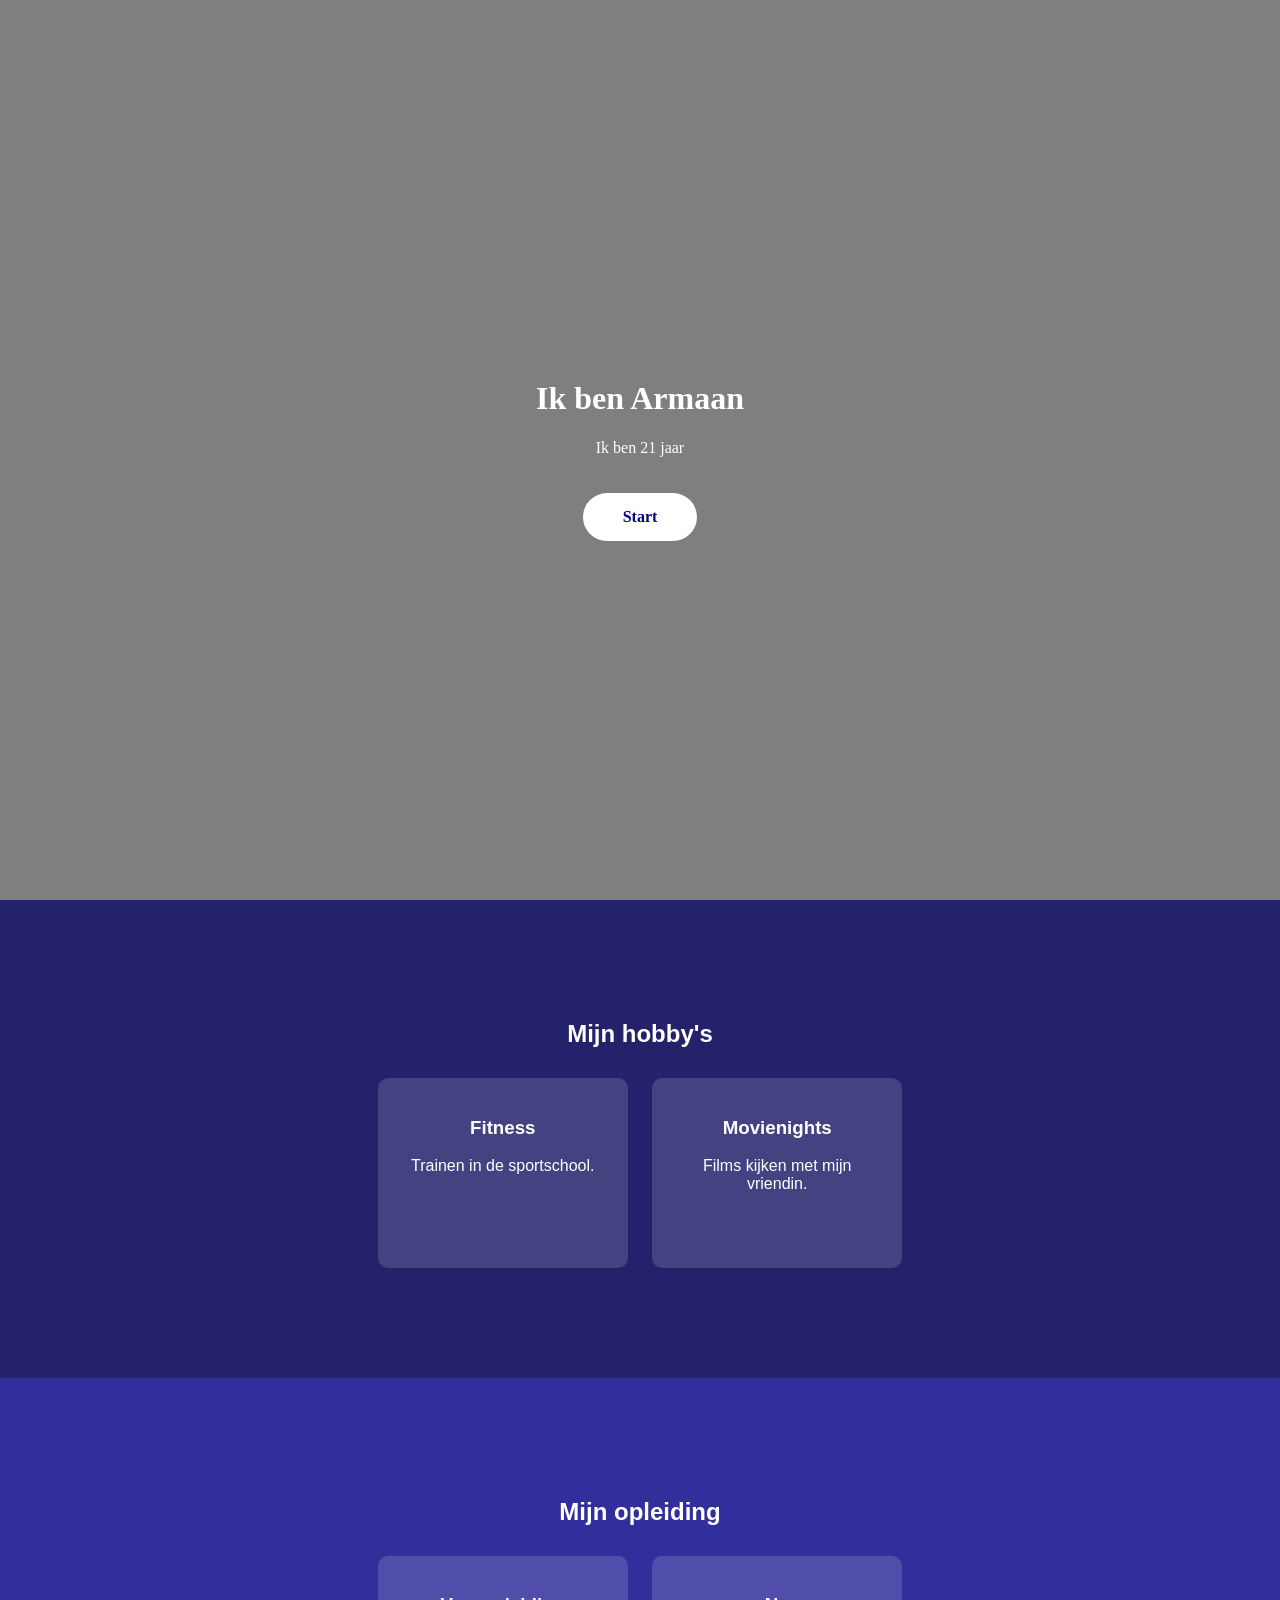
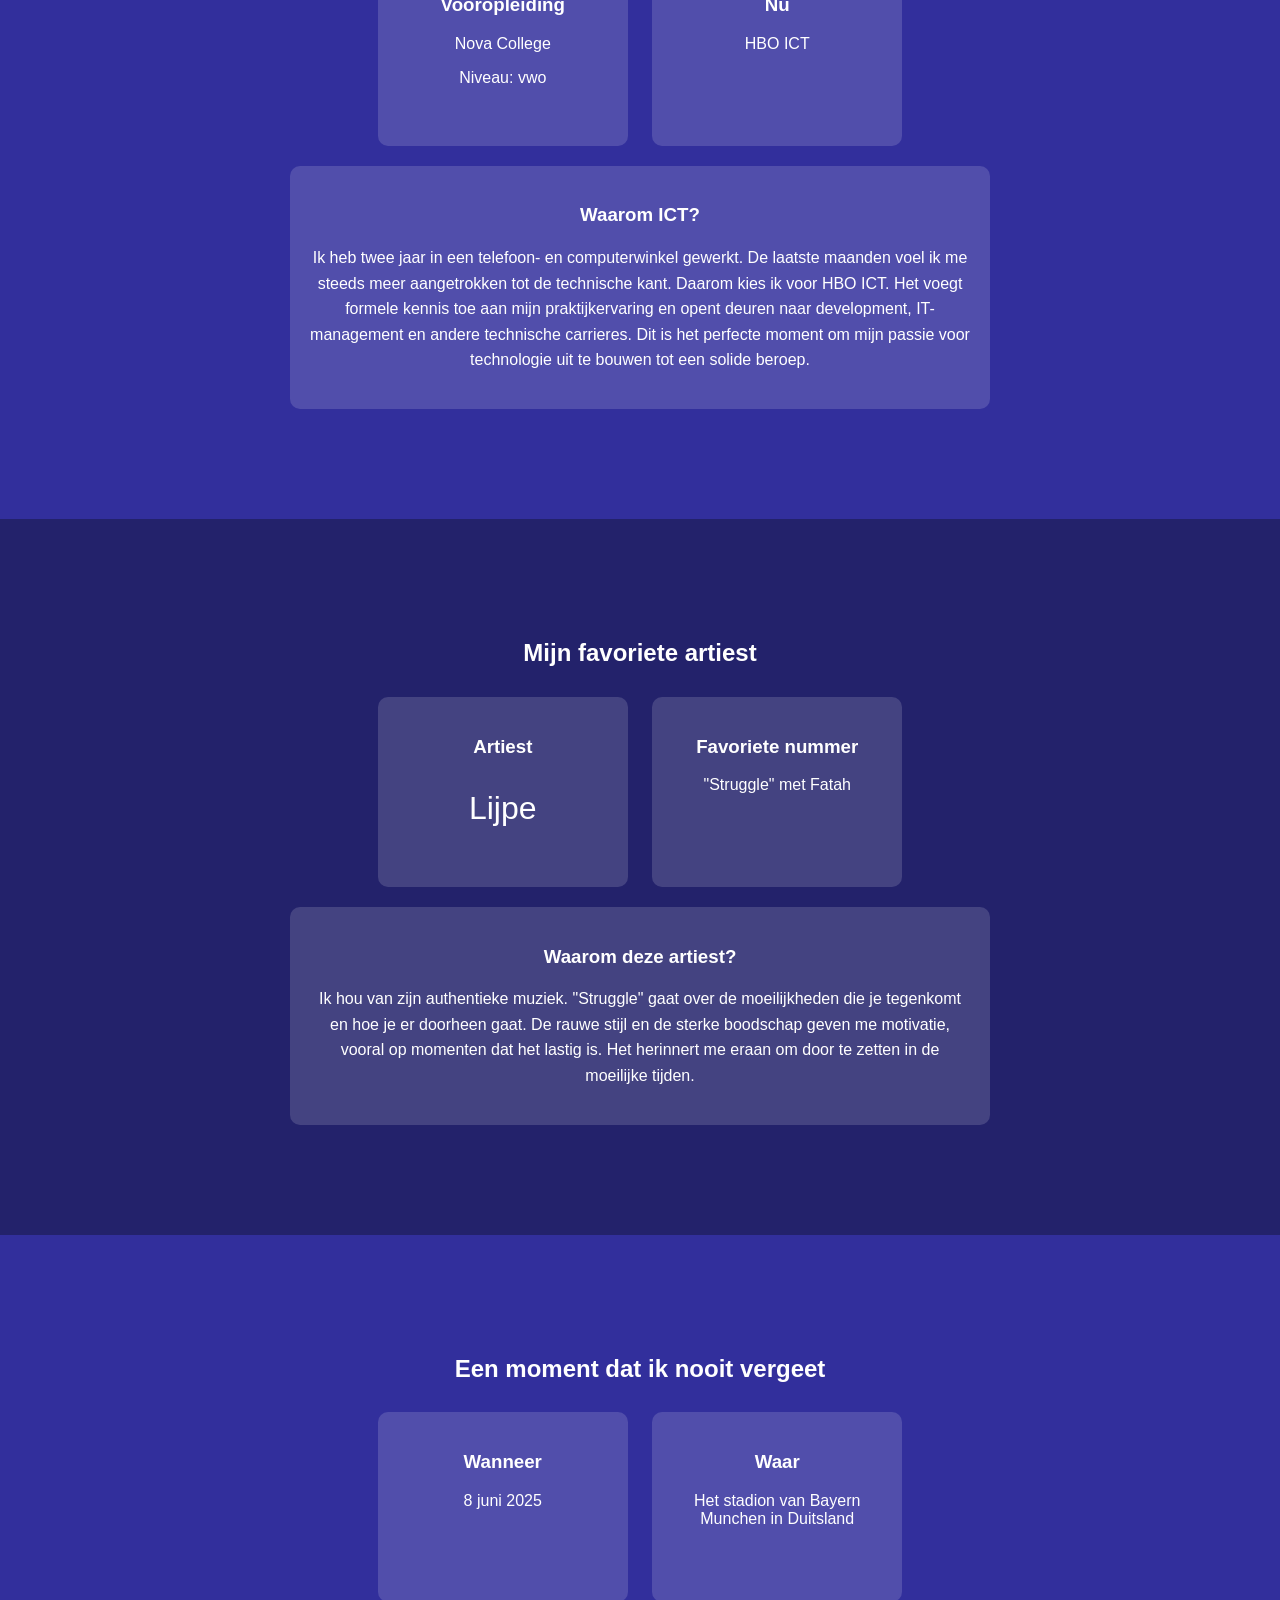
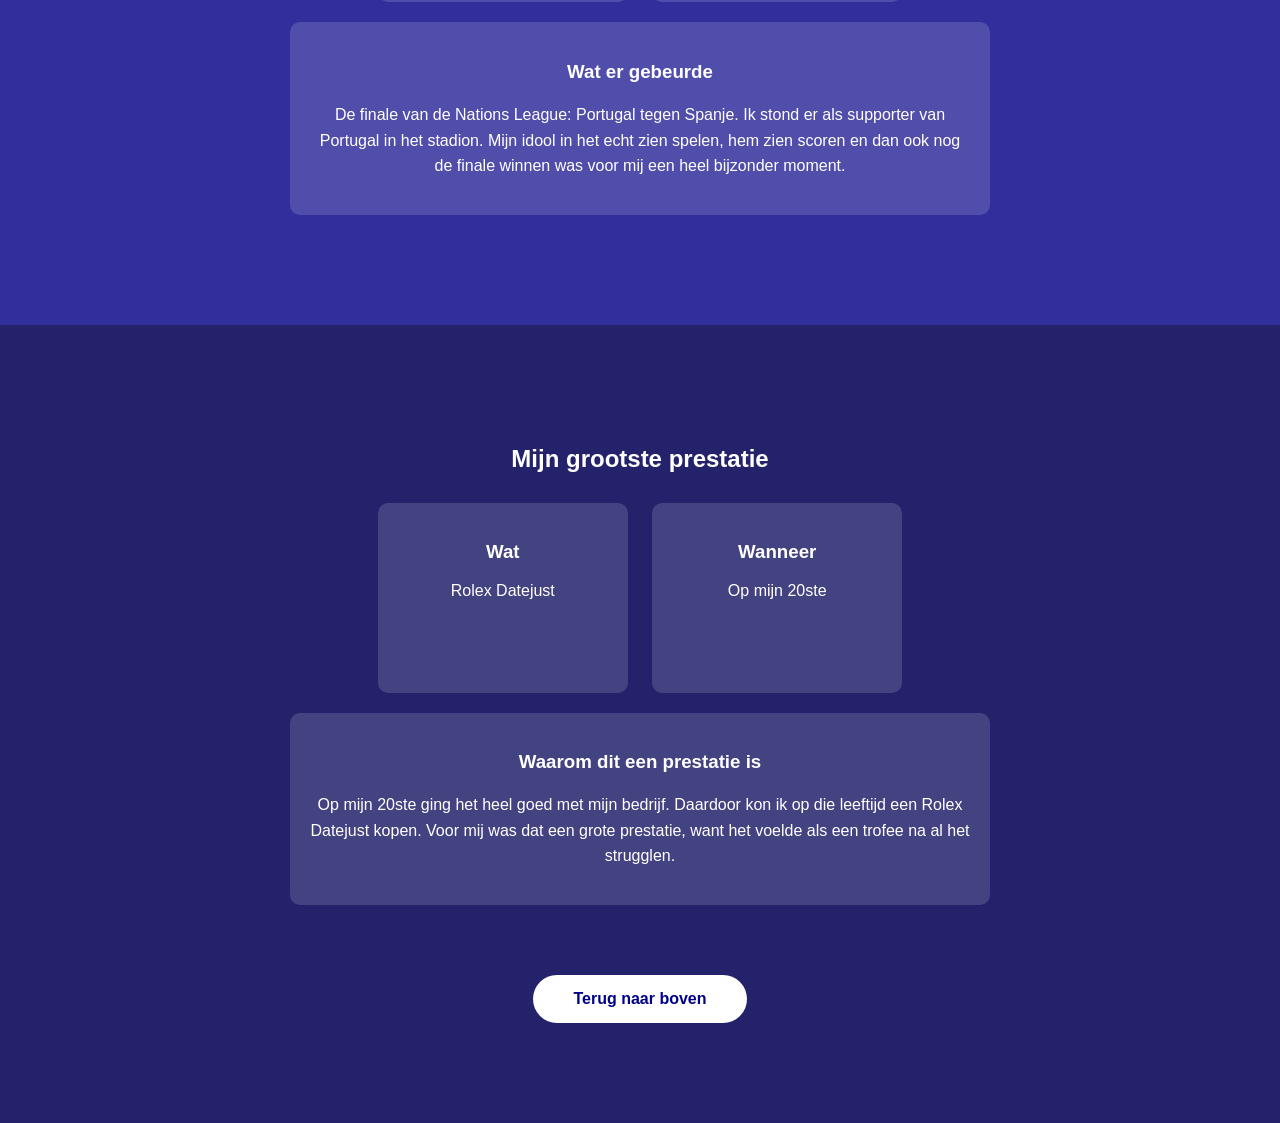
==== commit f7545716: "Zet de paginataal en titel goed - lang van en naar nl, de pagina is Nederlands - Titel van Document " ====
--- a/index.html
+++ b/index.html
@@ -1,13 +1,14 @@
 <!DOCTYPE html>
-<html lang="en">
+<html lang="nl">
 <head>
     <meta charset="UTF-8">
     <meta name="viewport" content="width=device-width, initial-scale=1.0">
-    <title>Document</title>
+    <title>Ik ben Armaan</title>
     <link rel="stylesheet" href="style.css">
 </head>
 <body>
-    <div id="top" class="hero-image">
+
+<div id="top" class="hero-image">
   <div class="hero-text">
     <h1>Ik ben Armaan</h1>
     <p>Ik ben 21 jaar</p>
--- a/style.css
+++ b/style.css
@@ -73,7 +73,9 @@
 .blokje {
   display: inline-block;
   vertical-align: top;
+  box-sizing: border-box;
   width: 250px;
+  min-height: 190px;
   background-color: rgba(255, 255, 255, 0.15);
   padding: 20px;
   margin: 10px;
@@ -100,7 +102,7 @@
 
 /* Een grote naam, zoals van de artiest */
 .groot {
-  font-size: 40px;
+  font-size: 32px;
 }
 
 
